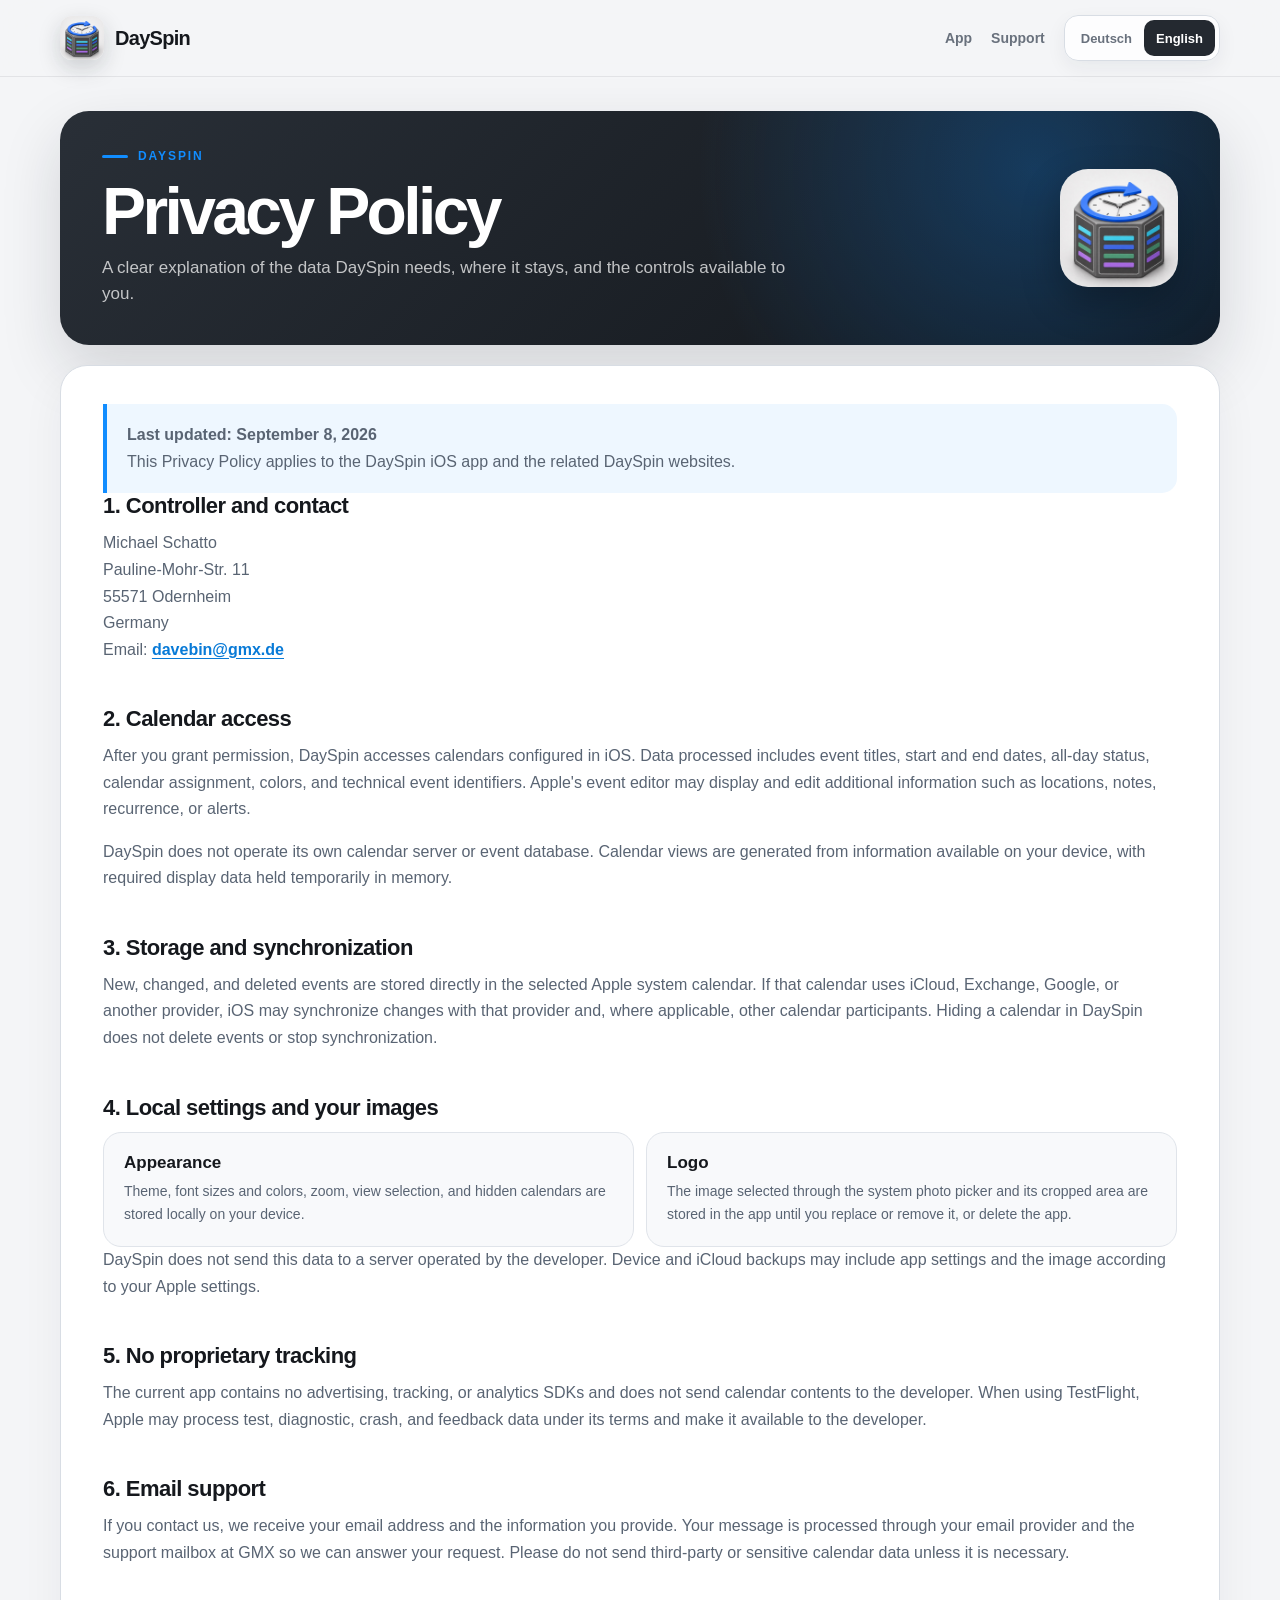
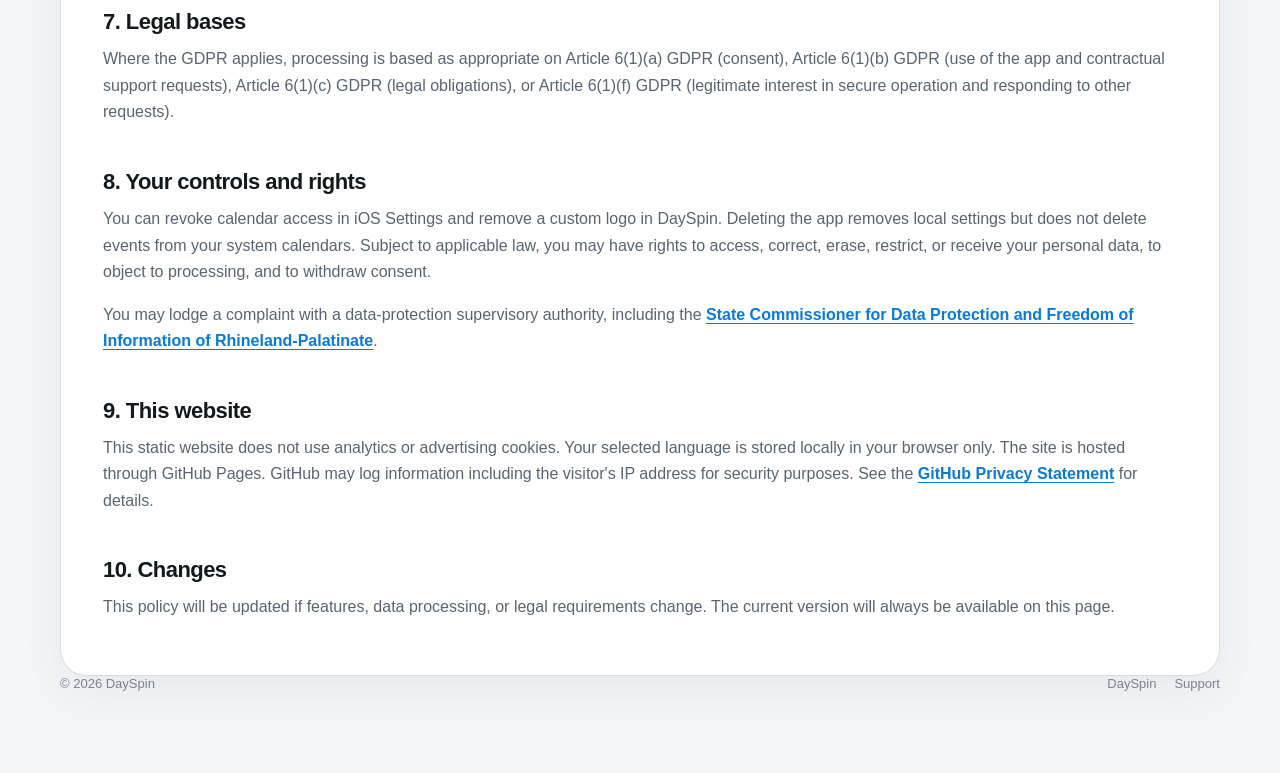
==== privacy/index.html @ 91a8025b "Publish DaySpin website" ====
<!doctype html>
<html lang="de">
  <head>
    <meta charset="utf-8"><meta name="viewport" content="width=device-width,initial-scale=1"><title>DaySpin – Datenschutz / Privacy Policy</title><meta name="description" content="Datenschutzerklärung und Privacy Policy für DaySpin."><meta property="og:title" content="DaySpin – Datenschutz / Privacy Policy"><meta property="og:description" content="Transparent erklärt: Kalenderzugriff, lokale Einstellungen und deine Rechte."><meta property="og:type" content="website"><meta property="og:url" content="https://mschatto.github.io/DaySpin/privacy/"><meta property="og:image" content="https://mschatto.github.io/DaySpin/assets/og.png"><link rel="icon" href="../assets/dayspin-icon.jpg"><link rel="stylesheet" href="../assets/style.css">
  </head>
  <body class="document-page">
    <header class="document-top"><div class="topbar shell"><a class="brand" href="../share/"><img src="../assets/dayspin-icon.jpg" alt=""><span>DaySpin</span></a><nav class="nav"><a href="../share/">App</a><a href="../support/">Support</a><div class="language"><button data-language="de" aria-pressed="true">Deutsch</button><button data-language="en" aria-pressed="false">English</button></div></nav></div></header>
    <main class="document-main shell">
      <section class="document-hero"><div><p class="eyebrow">DaySpin</p><h1 data-title-de="Datenschutz" data-title-en="Privacy Policy">Datenschutz</h1><p data-title-de="Transparent erklärt: welche Daten DaySpin benötigt, wo sie bleiben und welche Kontrolle du hast." data-title-en="A clear explanation of the data DaySpin needs, where it stays, and the controls available to you.">Transparent erklärt: welche Daten DaySpin benötigt, wo sie bleiben und welche Kontrolle du hast.</p></div><img src="../assets/dayspin-icon.jpg" alt="DaySpin App-Icon"></section>

      <article class="document" data-content-language="de"><div class="notice"><p><strong>Stand: 8. September 2026</strong></p><p>Diese Datenschutzerklärung gilt für die iOS-App DaySpin und die zugehörigen DaySpin-Webseiten.</p></div><section><h2>1. Verantwortlicher und Kontakt</h2><address>Michael Schatto<br>Pauline-Mohr-Str. 11<br>55571 Odernheim<br>Deutschland</address><p>E-Mail: <a href="mailto:davebin@gmx.de">davebin@gmx.de</a></p></section><section><h2>2. Kalenderzugriff</h2><p>DaySpin benötigt nach deiner Freigabe Zugriff auf die in iOS eingerichteten Kalender. Verarbeitet werden insbesondere Termintitel, Beginn und Ende, Ganztagsangaben, Kalenderzugehörigkeit, Farben und technische Termin-Kennungen. Im Apple-Termin-Editor können weitere Angaben wie Ort, Notizen, Wiederholungen oder Erinnerungen erscheinen und bearbeitet werden.</p><p>DaySpin betreibt keinen eigenen Kalender-Server und keine eigene Termin-Datenbank. Die Kalenderanzeige wird aus den auf deinem Gerät verfügbaren Daten erzeugt; benötigte Anzeigedaten werden vorübergehend im Arbeitsspeicher gehalten.</p></section><section><h2>3. Speicherung und Synchronisierung</h2><p>Neue, geänderte und gelöschte Termine werden direkt im ausgewählten Apple-Systemkalender gespeichert. Nutzt dieser Kalender iCloud, Exchange, Google oder einen anderen Dienst, kann iOS Änderungen mit diesem Anbieter und gegebenenfalls mit anderen Kalenderteilnehmern synchronisieren. Das Ausblenden eines Kalenders in DaySpin löscht keine Termine und beendet nicht dessen Synchronisierung.</p></section><section><h2>4. Lokale Einstellungen und eigene Bilder</h2><div class="info-grid"><div class="info-card"><h3>Darstellung</h3><p>Farbschema, Schriftgrößen und -farben, Zoom, Ansicht und ausgeblendete Kalender werden lokal auf deinem Gerät gespeichert.</p></div><div class="info-card"><h3>Logo</h3><p>Der über den System-Fotowähler gewählte und zugeschnittene Bildausschnitt wird im App-Speicher abgelegt, bis du ihn ersetzt, entfernst oder die App löschst.</p></div></div><p>DaySpin überträgt diese Daten nicht an einen eigenen Server. Geräte- und iCloud-Backups können App-Einstellungen und das Bild gemäß deinen Apple-Einstellungen enthalten.</p></section><section><h2>5. Kein eigenes Tracking</h2><p>Die aktuelle App enthält keine Werbe-, Tracking- oder Analyse-SDKs und übermittelt Kalenderinhalte nicht an den Entwickler. Bei Nutzung über TestFlight kann Apple gemäß seinen Bedingungen Test-, Diagnose- und Absturzdaten sowie von dir eingereichtes Feedback verarbeiten und dem Entwickler zur Verfügung stellen.</p></section><section><h2>6. Support per E-Mail</h2><p>Wenn du uns kontaktierst, erhalten wir deine E-Mail-Adresse und die von dir mitgeteilten Inhalte. Die Nachricht wird über deinen E-Mail-Anbieter und das GMX-Postfach des Supports verarbeitet, um deine Anfrage zu beantworten. Bitte sende keine fremden oder sensiblen Kalenderdaten, die nicht erforderlich sind.</p></section><section><h2>7. Rechtsgrundlagen</h2><p>Soweit die Datenschutz-Grundverordnung anwendbar ist, beruht die Verarbeitung je nach Fall auf Art. 6 Abs. 1 lit. a DSGVO (Einwilligung), Art. 6 Abs. 1 lit. b DSGVO (App-Nutzung und vertragliche Support-Anfragen), Art. 6 Abs. 1 lit. c DSGVO (gesetzliche Pflichten) oder Art. 6 Abs. 1 lit. f DSGVO (berechtigtes Interesse an einem sicheren Betrieb und der Beantwortung sonstiger Anfragen).</p></section><section><h2>8. Deine Kontrolle und Rechte</h2><p>Du kannst den Kalenderzugriff in den iOS-Einstellungen widerrufen und ein eigenes Logo in DaySpin entfernen. Das Löschen der App entfernt lokale Einstellungen, nicht die Termine deiner Systemkalender. Im gesetzlichen Umfang hast du Rechte auf Auskunft, Berichtigung, Löschung, Einschränkung, Datenübertragbarkeit und Widerspruch sowie auf Widerruf einer Einwilligung.</p><p>Du kannst dich bei einer Datenschutzaufsichtsbehörde beschweren, beispielsweise beim <a href="https://www.datenschutz.rlp.de" target="_blank" rel="noreferrer">Landesbeauftragten für den Datenschutz und die Informationsfreiheit Rheinland-Pfalz</a>.</p></section><section><h2>9. Diese Website</h2><p>Diese statische Website setzt keine Analyse- oder Werbe-Cookies. Die gewählte Sprache wird lediglich lokal im Browser gespeichert. Die Website wird über GitHub Pages bereitgestellt. GitHub kann beim Abruf unter anderem die IP-Adresse zu Sicherheitszwecken protokollieren. Weitere Informationen enthält die <a href="https://docs.github.com/en/site-policy/privacy-policies/github-general-privacy-statement" target="_blank" rel="noreferrer">Datenschutzerklärung von GitHub</a>.</p></section><section><h2>10. Änderungen</h2><p>Diese Datenschutzerklärung wird angepasst, wenn sich Funktionen, Datenverarbeitungen oder rechtliche Anforderungen ändern. Die aktuelle Fassung ist stets auf dieser Seite verfügbar.</p></section></article>

      <article class="document" data-content-language="en" hidden><div class="notice"><p><strong>Last updated: September 8, 2026</strong></p><p>This Privacy Policy applies to the DaySpin iOS app and the related DaySpin websites.</p></div><section><h2>1. Controller and contact</h2><address>Michael Schatto<br>Pauline-Mohr-Str. 11<br>55571 Odernheim<br>Germany</address><p>Email: <a href="mailto:davebin@gmx.de">davebin@gmx.de</a></p></section><section><h2>2. Calendar access</h2><p>After you grant permission, DaySpin accesses calendars configured in iOS. Data processed includes event titles, start and end dates, all-day status, calendar assignment, colors, and technical event identifiers. Apple's event editor may display and edit additional information such as locations, notes, recurrence, or alerts.</p><p>DaySpin does not operate its own calendar server or event database. Calendar views are generated from information available on your device, with required display data held temporarily in memory.</p></section><section><h2>3. Storage and synchronization</h2><p>New, changed, and deleted events are stored directly in the selected Apple system calendar. If that calendar uses iCloud, Exchange, Google, or another provider, iOS may synchronize changes with that provider and, where applicable, other calendar participants. Hiding a calendar in DaySpin does not delete events or stop synchronization.</p></section><section><h2>4. Local settings and your images</h2><div class="info-grid"><div class="info-card"><h3>Appearance</h3><p>Theme, font sizes and colors, zoom, view selection, and hidden calendars are stored locally on your device.</p></div><div class="info-card"><h3>Logo</h3><p>The image selected through the system photo picker and its cropped area are stored in the app until you replace or remove it, or delete the app.</p></div></div><p>DaySpin does not send this data to a server operated by the developer. Device and iCloud backups may include app settings and the image according to your Apple settings.</p></section><section><h2>5. No proprietary tracking</h2><p>The current app contains no advertising, tracking, or analytics SDKs and does not send calendar contents to the developer. When using TestFlight, Apple may process test, diagnostic, crash, and feedback data under its terms and make it available to the developer.</p></section><section><h2>6. Email support</h2><p>If you contact us, we receive your email address and the information you provide. Your message is processed through your email provider and the support mailbox at GMX so we can answer your request. Please do not send third-party or sensitive calendar data unless it is necessary.</p></section><section><h2>7. Legal bases</h2><p>Where the GDPR applies, processing is based as appropriate on Article 6(1)(a) GDPR (consent), Article 6(1)(b) GDPR (use of the app and contractual support requests), Article 6(1)(c) GDPR (legal obligations), or Article 6(1)(f) GDPR (legitimate interest in secure operation and responding to other requests).</p></section><section><h2>8. Your controls and rights</h2><p>You can revoke calendar access in iOS Settings and remove a custom logo in DaySpin. Deleting the app removes local settings but does not delete events from your system calendars. Subject to applicable law, you may have rights to access, correct, erase, restrict, or receive your personal data, to object to processing, and to withdraw consent.</p><p>You may lodge a complaint with a data-protection supervisory authority, including the <a href="https://www.datenschutz.rlp.de" target="_blank" rel="noreferrer">State Commissioner for Data Protection and Freedom of Information of Rhineland-Palatinate</a>.</p></section><section><h2>9. This website</h2><p>This static website does not use analytics or advertising cookies. Your selected language is stored locally in your browser only. The site is hosted through GitHub Pages. GitHub may log information including the visitor's IP address for security purposes. See the <a href="https://docs.github.com/en/site-policy/privacy-policies/github-general-privacy-statement" target="_blank" rel="noreferrer">GitHub Privacy Statement</a> for details.</p></section><section><h2>10. Changes</h2><p>This policy will be updated if features, data processing, or legal requirements change. The current version will always be available on this page.</p></section></article>
      <footer><span>© 2026 DaySpin</span><span class="footer-links"><a href="../share/">DaySpin</a><a href="../support/">Support</a></span></footer>
    </main><script src="../assets/site.js"></script>
  </body>
</html>
---- assets/style.css ----
:root{--ink:#15181d;--muted:#69717d;--paper:#f4f5f7;--panel:#fff;--graphite:#242930;--graphite-2:#11151a;--blue:#118dff;--cyan:#57c6ff;--line:#d8dde4;--soft:#e9edf2}
*{box-sizing:border-box}
html{scroll-behavior:smooth}
body{margin:0;background:var(--paper);color:var(--ink);font-family:-apple-system,BlinkMacSystemFont,"SF Pro Display","Segoe UI",sans-serif;-webkit-font-smoothing:antialiased}
a{color:inherit;text-decoration:none}
button{font:inherit}
img{max-width:100%;display:block}
[hidden]{display:none!important}
.shell{width:min(1160px,calc(100% - 38px));margin:auto}
.topbar{position:relative;z-index:20;display:flex;align-items:center;justify-content:space-between;gap:22px;min-height:76px}
.brand{display:inline-flex;align-items:center;gap:11px;font-size:20px;font-weight:850;letter-spacing:-.035em}
.brand img{width:44px;height:44px;border-radius:12px;box-shadow:0 8px 22px rgba(15,23,34,.18)}
.nav{display:flex;align-items:center;gap:19px;color:var(--muted);font-size:14px;font-weight:700}
.nav a:hover{color:var(--blue)}
.language{display:inline-flex;padding:4px;border:1px solid var(--line);border-radius:14px;background:rgba(255,255,255,.78);box-shadow:0 7px 20px rgba(20,30,44,.06)}
.language button{min-height:36px;padding:6px 12px;border:0;border-radius:10px;background:transparent;color:var(--muted);font-size:13px;font-weight:800;cursor:pointer}
.language button[aria-pressed=true]{background:var(--graphite);color:#fff}
.hero{position:relative;overflow:hidden;min-height:620px;color:#fff;background:radial-gradient(circle at 78% 24%,rgba(17,141,255,.28),transparent 31%),linear-gradient(145deg,#292f37 0%,#15191f 54%,#080a0d 100%)}
.hero:after{content:"";position:absolute;left:-4%;right:-4%;bottom:-60px;height:120px;border-radius:50% 50% 0 0;background:var(--paper)}
.hero .topbar{color:#fff}
.hero .nav{color:rgba(255,255,255,.7)}
.hero .nav a:hover{color:#fff}
.hero .language{border-color:rgba(255,255,255,.17);background:rgba(255,255,255,.08)}
.hero .language button{color:rgba(255,255,255,.74)}
.hero .language button[aria-pressed=true]{background:#fff;color:var(--graphite)}
.hero-grid{position:relative;z-index:2;display:grid;grid-template-columns:1.06fr .94fr;align-items:center;gap:46px;padding:54px 0 96px}
.eyebrow{display:flex;align-items:center;gap:10px;margin:0 0 17px;color:var(--blue);font-size:12px;font-weight:900;letter-spacing:.16em;text-transform:uppercase}
.eyebrow:before{content:"";width:26px;height:3px;border-radius:9px;background:currentColor}
.hero .eyebrow{color:var(--cyan)}
h1,h2,h3,p{margin-top:0}
.hero h1{max-width:650px;margin-bottom:24px;font-size:clamp(54px,6vw,88px);line-height:.93;letter-spacing:-.065em}
.hero h1 em{color:var(--cyan);font-style:normal}
.hero-lead{max-width:590px;margin-bottom:31px;color:rgba(255,255,255,.72);font-size:clamp(18px,2vw,21px);line-height:1.55}
.actions{display:flex;flex-wrap:wrap;align-items:center;gap:12px}
.button{display:inline-flex;align-items:center;justify-content:center;min-height:54px;padding:12px 21px;border:1px solid transparent;border-radius:16px;background:var(--blue);color:#fff;font-weight:820;box-shadow:0 14px 35px rgba(17,141,255,.22);cursor:pointer;transition:transform .2s ease,box-shadow .2s ease}
.button:hover{transform:translateY(-2px);box-shadow:0 18px 42px rgba(17,141,255,.3)}
.button.secondary{border-color:rgba(255,255,255,.2);background:rgba(255,255,255,.09);box-shadow:none}
.button.light{background:#fff;color:var(--graphite);box-shadow:0 12px 28px rgba(0,0,0,.16)}
.hero-art{position:relative;min-height:420px;display:grid;place-items:center}
.icon-stage{position:relative;width:min(330px,75vw);aspect-ratio:1}
.icon-stage:before,.icon-stage:after{content:"";position:absolute;inset:-44px;border:1px solid rgba(87,198,255,.16);border-radius:50%;animation:orbit 15s linear infinite}
.icon-stage:after{inset:-84px;animation-duration:24s;animation-direction:reverse}
.icon-stage img{position:relative;z-index:2;width:100%;height:100%;border-radius:27%;box-shadow:0 40px 84px rgba(0,0,0,.52);transform:rotate(3deg)}
.spin-pill{position:absolute;z-index:4;right:-25px;top:28px;padding:11px 16px;border:1px solid rgba(255,255,255,.24);border-radius:999px;background:rgba(17,141,255,.9);font-size:14px;font-weight:850;box-shadow:0 14px 30px rgba(0,0,0,.25);transform:rotate(-5deg)}
@keyframes orbit{to{transform:rotate(360deg)}
}
.section{padding:68px 0}
.section-heading{max-width:760px}
.section-heading h2{margin-bottom:16px;font-size:clamp(38px,5vw,62px);line-height:1;letter-spacing:-.052em}
.section-heading>p:last-child{color:var(--muted);font-size:18px;line-height:1.6}
.feature-grid{display:grid;grid-template-columns:repeat(3,1fr);gap:15px;margin-top:29px}
.feature{min-height:195px;padding:23px;border:1px solid var(--line);border-radius:25px;background:var(--panel);box-shadow:0 18px 45px rgba(26,37,52,.06)}
.feature-number{display:inline-grid;place-items:center;width:36px;height:36px;border-radius:11px;background:#e4f3ff;color:var(--blue);font-weight:900}
.feature h3{margin:32px 0 9px;font-size:21px;letter-spacing:-.025em}
.feature p{margin:0;color:var(--muted);line-height:1.55}
.screens{padding-top:25px}
.phone-row{display:grid;grid-template-columns:repeat(3,1fr);align-items:end;gap:24px;margin-top:40px}
.phone{overflow:hidden;border:8px solid #1a1d22;border-radius:38px;background:#0b0d10;box-shadow:0 26px 60px rgba(17,23,31,.18)}
.phone:nth-child(2){transform:translateY(-18px)}
.phone img{width:100%;height:auto}
.cta{display:grid;grid-template-columns:auto 1fr auto;align-items:center;gap:24px;margin:8px 0 44px;padding:26px 31px;border-radius:28px;color:#fff;background:linear-gradient(120deg,#252b32,#11151a 70%,#063d69);box-shadow:0 25px 60px rgba(20,28,38,.18)}
.cta img{width:88px;height:88px;border-radius:22px}
.cta h2{margin-bottom:6px;font-size:clamp(31px,4vw,47px);letter-spacing:-.045em}
.cta p{margin:0;color:rgba(255,255,255,.67)}
footer{display:flex;flex-wrap:wrap;justify-content:space-between;gap:14px;padding:0 0 30px;color:#7b838e;font-size:13px}
.footer-links{display:flex;gap:18px}
.footer-links a:hover{color:var(--blue)}
.document-page{min-height:100vh}
.document-top{position:sticky;z-index:30;top:0;border-bottom:1px solid rgba(21,24,29,.08);background:rgba(244,245,247,.9);backdrop-filter:blur(18px);-webkit-backdrop-filter:blur(18px)}
.document-main{padding:34px 0 52px}
.document-hero{display:grid;grid-template-columns:1fr auto;align-items:center;gap:28px;padding:38px 42px;border-radius:29px;color:#fff;background:radial-gradient(circle at 84% 25%,rgba(17,141,255,.27),transparent 34%),linear-gradient(135deg,#292f37,#11151a);box-shadow:0 24px 60px rgba(20,28,38,.15)}
.document-hero img{width:118px;height:118px;border-radius:28px;box-shadow:0 16px 38px rgba(0,0,0,.28)}
.document-hero h1{margin-bottom:12px;font-size:clamp(40px,6vw,66px);line-height:.95;letter-spacing:-.055em}
.document-hero p:last-child{max-width:700px;margin:0;color:rgba(255,255,255,.73);font-size:17px;line-height:1.55}
.document{margin-top:20px;padding:38px 42px;border:1px solid var(--line);border-radius:27px;background:#fff;box-shadow:0 17px 44px rgba(26,37,52,.055)}
.document section+section{padding-top:27px}
.document h2{margin-bottom:11px;font-size:22px;letter-spacing:-.025em}
.document h3{margin-bottom:7px;font-size:17px}
.document p,.document li,.document address{color:#596473;font-size:16px;line-height:1.66}
.document address{font-style:normal}
.document a{color:#087ad7;font-weight:720;text-decoration:underline;text-underline-offset:3px}
.notice{padding:18px 20px;border-left:4px solid var(--blue);border-radius:0 15px 15px 0;background:#eef7ff}
.notice p{margin:0}
.info-grid{display:grid;grid-template-columns:repeat(2,1fr);gap:12px}
.info-card{padding:20px;border:1px solid #e0e4ea;border-radius:18px;background:#f8f9fb}
.info-card p{margin:0;font-size:14px}
.support-card{display:grid;grid-template-columns:1fr auto;align-items:center;gap:28px;margin-top:20px;padding:29px 34px;border-radius:25px;color:#fff;background:linear-gradient(120deg,#262c33,#11151a 70%,#073d68)}
.support-card h2{margin:0 0 8px;font-size:33px}
.support-card p{margin:0;color:rgba(255,255,255,.7);line-height:1.55}
.faq-grid{display:grid;grid-template-columns:repeat(2,1fr);gap:12px}
.faq{padding:21px;border:1px solid #e0e4ea;border-radius:18px;background:#f8f9fb}
.faq h3{margin-bottom:8px}
.faq p{margin:0;font-size:15px}
.legal{margin-top:18px}
.share-note{margin-top:15px;color:rgba(255,255,255,.55);font-size:13px}
.small-print{color:#858d97;font-size:13px;line-height:1.5}
@media(max-width:820px){.nav>a{display:none}
.hero-grid{grid-template-columns:1fr;text-align:center;padding-top:52px}
.hero-copy .eyebrow,.actions{justify-content:center}
.hero-lead{margin-left:auto;margin-right:auto}
.hero-art{min-height:380px}
.feature-grid{grid-template-columns:1fr}
.feature{min-height:170px}
.feature h3{margin-top:24px}
.phone-row{gap:10px}
.phone{border-width:5px;border-radius:25px}
.cta{grid-template-columns:auto 1fr}
.cta .button{grid-column:1/-1}
.document-hero{padding:31px 27px}
.document{padding:30px 27px}
.faq-grid,.info-grid{grid-template-columns:1fr}
.support-card{grid-template-columns:1fr}
.support-card .button{width:100%}
}
@media(max-width:560px){.shell{width:min(100% - 24px,1160px)}
.topbar{min-height:70px}
.brand span{display:none}
.language button{padding:6px 9px}
.hero h1{font-size:clamp(49px,15vw,69px)}
.hero-grid{padding-bottom:88px}
.hero-art{min-height:310px}
.icon-stage{width:min(255px,68vw)}
.spin-pill{right:-18px}
.section{padding:64px 0}
.phone-row{display:flex;overflow:auto;align-items:stretch;padding:5px 9vw 26px;margin-left:-12px;margin-right:-12px;scroll-snap-type:x mandatory}
.phone{min-width:70vw;scroll-snap-align:center}
.phone:nth-child(2){transform:none}
.cta{grid-template-columns:1fr;text-align:center;padding:27px 22px}
.cta img{margin:auto}
.document-main{padding-top:18px}
.document-hero{grid-template-columns:1fr}
.document-hero img{display:none}
.document{padding:25px 20px}
.document p,.document li,.document address{font-size:15px}
footer{justify-content:center;text-align:center}
.footer-links{width:100%;justify-content:center}
}
@media(prefers-reduced-motion:reduce){html{scroll-behavior:auto}
.icon-stage:before,.icon-stage:after{animation:none}
.button{transition:none}
}

/* Real DaySpin screenshots */
.showcase-section{padding-top:28px}
.product-showcase{display:grid;grid-template-columns:minmax(0,1.42fr) minmax(300px,.72fr);align-items:center;gap:clamp(24px,4vw,50px);margin-top:29px;padding:clamp(22px,3vw,36px);border:1px solid #303742;border-radius:34px;background:radial-gradient(circle at 34% 24%,rgba(17,141,255,.18),transparent 32%),linear-gradient(145deg,#252b32,#0c0f13 78%);box-shadow:0 32px 80px rgba(20,28,38,.22)}
.screen-cascade{position:relative;isolation:isolate;min-height:590px}
.app-screen{position:absolute;overflow:hidden;width:42%;margin:0;border:6px solid #343a43;border-radius:32px;background:#090b0e;box-shadow:0 28px 58px rgba(0,0,0,.46);transition:transform .35s ease,filter .35s ease}
.app-screen img,.app-screen video{display:block;width:100%;height:auto}
.app-screen video{opacity:1;transition:opacity .8s ease;background:#000}
.app-screen video.is-fading-out{opacity:0;transition-duration:1.1s}
.app-screen figcaption{position:absolute;left:50%;bottom:13px;padding:8px 13px;border:1px solid rgba(255,255,255,.16);border-radius:999px;color:#fff;background:rgba(12,15,19,.78);font-size:12px;font-weight:820;white-space:nowrap;backdrop-filter:blur(12px);-webkit-backdrop-filter:blur(12px);transform:translateX(-50%)}
.screen-week{z-index:1;left:3%;top:58px;transform:rotate(-7deg)}
.screen-grid{z-index:2;right:3%;top:58px;transform:rotate(7deg)}
.screen-live{z-index:4;left:50%;top:0;transform:translateX(-50%);border-color:#69727e}
.screen-week,.screen-grid{filter:saturate(.88) brightness(.78)}
.screen-cascade:hover .screen-week{filter:none;transform:translate(-10px,-5px) rotate(-8deg)}
.screen-cascade:hover .screen-grid{filter:none;transform:translate(10px,-5px) rotate(8deg)}
.screen-cascade:hover .screen-live{transform:translateX(-50%) translateY(-7px)}
.customize-card{color:#fff}
.customize-card .eyebrow{color:var(--cyan)}
.customize-card h3{margin-bottom:14px;font-size:clamp(31px,3.6vw,48px);line-height:1;letter-spacing:-.048em}
.customize-card>p:not(.eyebrow):not(.demo-disclaimer){color:rgba(255,255,255,.65);font-size:17px;line-height:1.55}
.customize-list{display:grid;gap:12px;margin:27px 0 24px;padding:0;list-style:none}
.customize-list li{display:grid;grid-template-columns:42px 1fr;align-items:start;gap:13px;padding:14px;border:1px solid rgba(255,255,255,.1);border-radius:17px;background:rgba(255,255,255,.055)}
.customize-list li>span{display:grid;place-items:center;width:42px;height:42px;border-radius:13px;color:#fff;background:linear-gradient(145deg,#1ba2ff,#006dcc);font-weight:900}
.customize-list strong,.customize-list small{display:block}
.customize-list strong{margin:1px 0 4px;font-size:15px}
.customize-list small{color:rgba(255,255,255,.56);font-size:13px;line-height:1.45}
.theme-dots{display:flex;gap:9px}
.theme-dots i{width:28px;height:28px;border:3px solid rgba(255,255,255,.16);border-radius:50%;background:#158fff}
.theme-dots i:nth-child(2){background:#8f4dff}
.theme-dots i:nth-child(3){background:#ff3d86}
.theme-dots i:nth-child(4){background:#38c98a}
.theme-dots i:nth-child(5){background:#98a2ad}
.demo-disclaimer{margin:18px 0 0;color:rgba(255,255,255,.42);font-size:12px;line-height:1.5}

@media(max-width:820px){.product-showcase{grid-template-columns:1fr}.screen-cascade{min-height:min(630px,88vw)}.customize-card{max-width:590px}}
@media(max-width:560px){.product-showcase{padding:19px 12px;border-radius:25px}.screen-cascade{min-height:105vw}.app-screen{width:49%;border-width:4px;border-radius:21px}.screen-week{left:0;top:30px}.screen-grid{right:0;top:30px}.screen-live{width:52%}.app-screen figcaption{bottom:8px;padding:6px 9px;font-size:10px}.customize-list li{grid-template-columns:38px 1fr;padding:12px}.customize-list li>span{width:38px;height:38px}}
@media(prefers-reduced-motion:reduce){.app-screen{transition:none}}
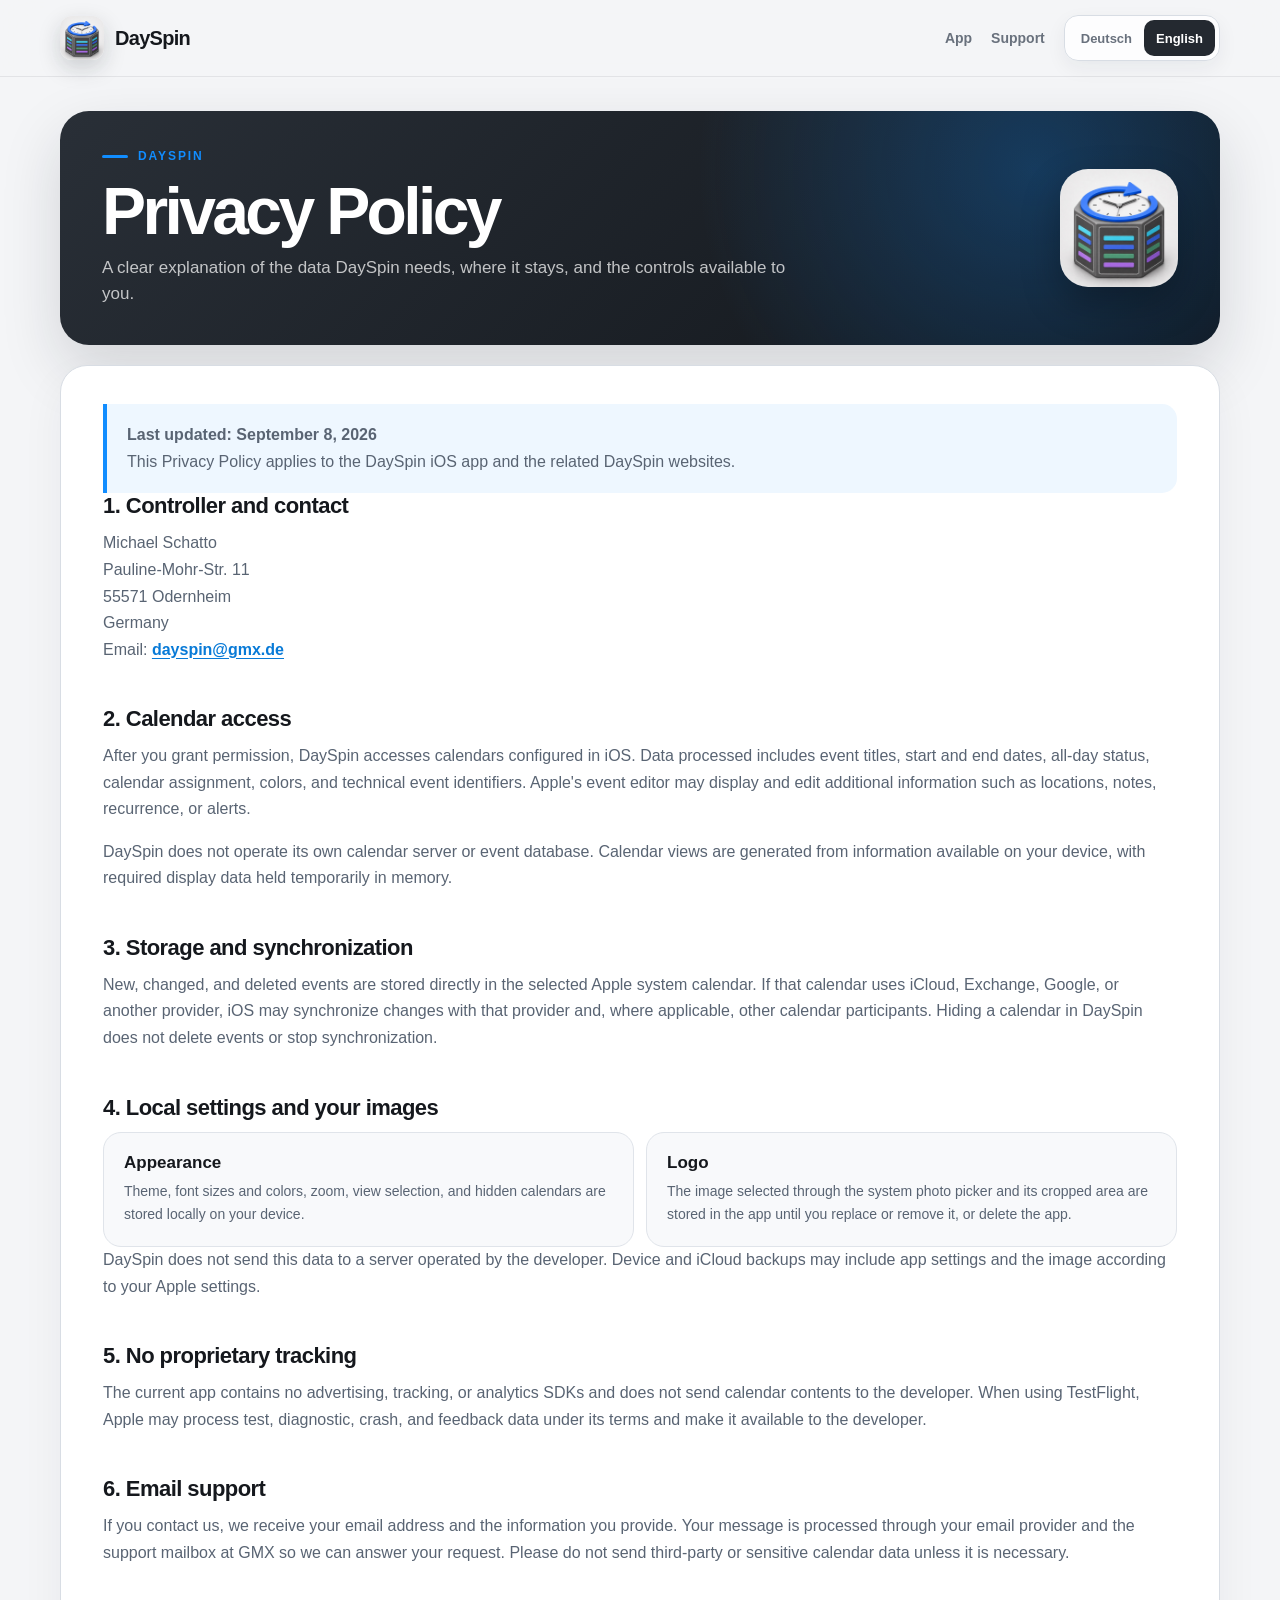
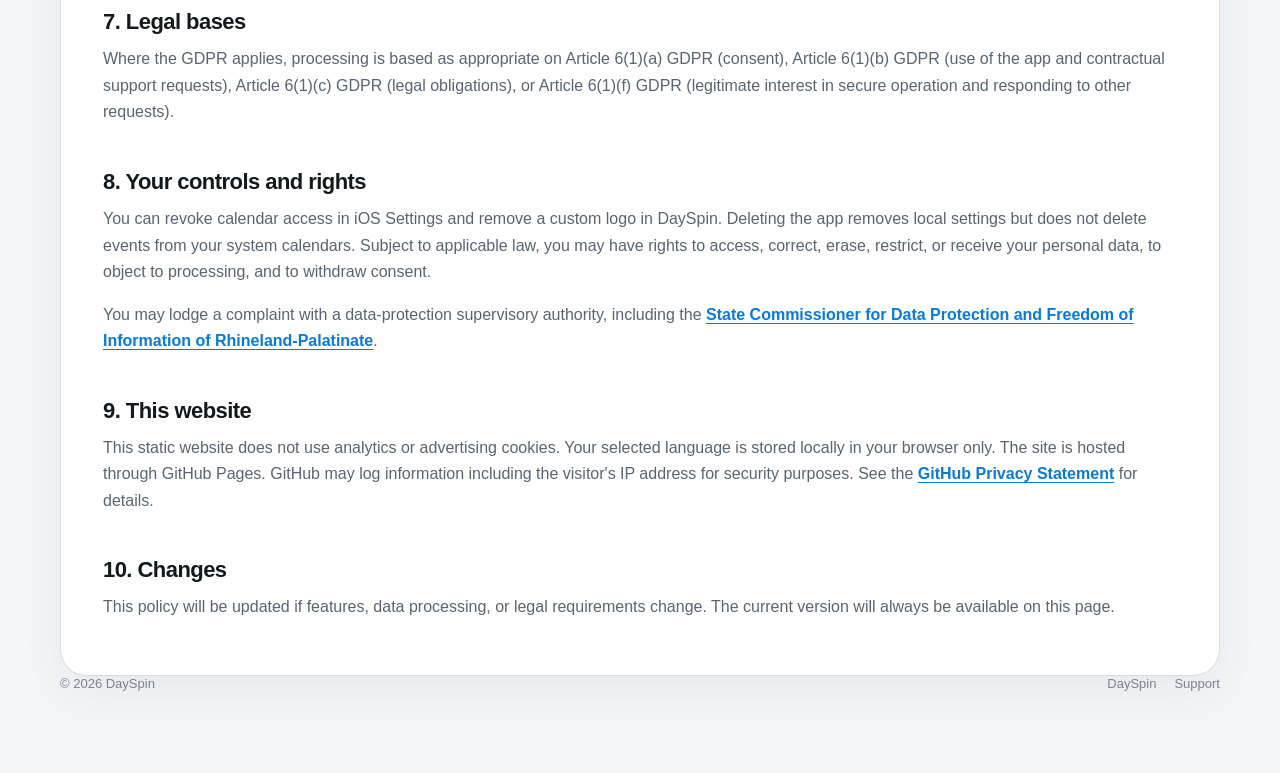
==== commit d49ff9ba: "Correct DaySpin support email" ====
--- a/privacy/index.html
+++ b/privacy/index.html
@@ -8,9 +8,9 @@
     <main class="document-main shell">
       <section class="document-hero"><div><p class="eyebrow">DaySpin</p><h1 data-title-de="Datenschutz" data-title-en="Privacy Policy">Datenschutz</h1><p data-title-de="Transparent erklärt: welche Daten DaySpin benötigt, wo sie bleiben und welche Kontrolle du hast." data-title-en="A clear explanation of the data DaySpin needs, where it stays, and the controls available to you.">Transparent erklärt: welche Daten DaySpin benötigt, wo sie bleiben und welche Kontrolle du hast.</p></div><img src="../assets/dayspin-icon.jpg" alt="DaySpin App-Icon"></section>
 
-      <article class="document" data-content-language="de"><div class="notice"><p><strong>Stand: 8. September 2026</strong></p><p>Diese Datenschutzerklärung gilt für die iOS-App DaySpin und die zugehörigen DaySpin-Webseiten.</p></div><section><h2>1. Verantwortlicher und Kontakt</h2><address>Michael Schatto<br>Pauline-Mohr-Str. 11<br>55571 Odernheim<br>Deutschland</address><p>E-Mail: <a href="mailto:davebin@gmx.de">davebin@gmx.de</a></p></section><section><h2>2. Kalenderzugriff</h2><p>DaySpin benötigt nach deiner Freigabe Zugriff auf die in iOS eingerichteten Kalender. Verarbeitet werden insbesondere Termintitel, Beginn und Ende, Ganztagsangaben, Kalenderzugehörigkeit, Farben und technische Termin-Kennungen. Im Apple-Termin-Editor können weitere Angaben wie Ort, Notizen, Wiederholungen oder Erinnerungen erscheinen und bearbeitet werden.</p><p>DaySpin betreibt keinen eigenen Kalender-Server und keine eigene Termin-Datenbank. Die Kalenderanzeige wird aus den auf deinem Gerät verfügbaren Daten erzeugt; benötigte Anzeigedaten werden vorübergehend im Arbeitsspeicher gehalten.</p></section><section><h2>3. Speicherung und Synchronisierung</h2><p>Neue, geänderte und gelöschte Termine werden direkt im ausgewählten Apple-Systemkalender gespeichert. Nutzt dieser Kalender iCloud, Exchange, Google oder einen anderen Dienst, kann iOS Änderungen mit diesem Anbieter und gegebenenfalls mit anderen Kalenderteilnehmern synchronisieren. Das Ausblenden eines Kalenders in DaySpin löscht keine Termine und beendet nicht dessen Synchronisierung.</p></section><section><h2>4. Lokale Einstellungen und eigene Bilder</h2><div class="info-grid"><div class="info-card"><h3>Darstellung</h3><p>Farbschema, Schriftgrößen und -farben, Zoom, Ansicht und ausgeblendete Kalender werden lokal auf deinem Gerät gespeichert.</p></div><div class="info-card"><h3>Logo</h3><p>Der über den System-Fotowähler gewählte und zugeschnittene Bildausschnitt wird im App-Speicher abgelegt, bis du ihn ersetzt, entfernst oder die App löschst.</p></div></div><p>DaySpin überträgt diese Daten nicht an einen eigenen Server. Geräte- und iCloud-Backups können App-Einstellungen und das Bild gemäß deinen Apple-Einstellungen enthalten.</p></section><section><h2>5. Kein eigenes Tracking</h2><p>Die aktuelle App enthält keine Werbe-, Tracking- oder Analyse-SDKs und übermittelt Kalenderinhalte nicht an den Entwickler. Bei Nutzung über TestFlight kann Apple gemäß seinen Bedingungen Test-, Diagnose- und Absturzdaten sowie von dir eingereichtes Feedback verarbeiten und dem Entwickler zur Verfügung stellen.</p></section><section><h2>6. Support per E-Mail</h2><p>Wenn du uns kontaktierst, erhalten wir deine E-Mail-Adresse und die von dir mitgeteilten Inhalte. Die Nachricht wird über deinen E-Mail-Anbieter und das GMX-Postfach des Supports verarbeitet, um deine Anfrage zu beantworten. Bitte sende keine fremden oder sensiblen Kalenderdaten, die nicht erforderlich sind.</p></section><section><h2>7. Rechtsgrundlagen</h2><p>Soweit die Datenschutz-Grundverordnung anwendbar ist, beruht die Verarbeitung je nach Fall auf Art. 6 Abs. 1 lit. a DSGVO (Einwilligung), Art. 6 Abs. 1 lit. b DSGVO (App-Nutzung und vertragliche Support-Anfragen), Art. 6 Abs. 1 lit. c DSGVO (gesetzliche Pflichten) oder Art. 6 Abs. 1 lit. f DSGVO (berechtigtes Interesse an einem sicheren Betrieb und der Beantwortung sonstiger Anfragen).</p></section><section><h2>8. Deine Kontrolle und Rechte</h2><p>Du kannst den Kalenderzugriff in den iOS-Einstellungen widerrufen und ein eigenes Logo in DaySpin entfernen. Das Löschen der App entfernt lokale Einstellungen, nicht die Termine deiner Systemkalender. Im gesetzlichen Umfang hast du Rechte auf Auskunft, Berichtigung, Löschung, Einschränkung, Datenübertragbarkeit und Widerspruch sowie auf Widerruf einer Einwilligung.</p><p>Du kannst dich bei einer Datenschutzaufsichtsbehörde beschweren, beispielsweise beim <a href="https://www.datenschutz.rlp.de" target="_blank" rel="noreferrer">Landesbeauftragten für den Datenschutz und die Informationsfreiheit Rheinland-Pfalz</a>.</p></section><section><h2>9. Diese Website</h2><p>Diese statische Website setzt keine Analyse- oder Werbe-Cookies. Die gewählte Sprache wird lediglich lokal im Browser gespeichert. Die Website wird über GitHub Pages bereitgestellt. GitHub kann beim Abruf unter anderem die IP-Adresse zu Sicherheitszwecken protokollieren. Weitere Informationen enthält die <a href="https://docs.github.com/en/site-policy/privacy-policies/github-general-privacy-statement" target="_blank" rel="noreferrer">Datenschutzerklärung von GitHub</a>.</p></section><section><h2>10. Änderungen</h2><p>Diese Datenschutzerklärung wird angepasst, wenn sich Funktionen, Datenverarbeitungen oder rechtliche Anforderungen ändern. Die aktuelle Fassung ist stets auf dieser Seite verfügbar.</p></section></article>
+      <article class="document" data-content-language="de"><div class="notice"><p><strong>Stand: 8. September 2026</strong></p><p>Diese Datenschutzerklärung gilt für die iOS-App DaySpin und die zugehörigen DaySpin-Webseiten.</p></div><section><h2>1. Verantwortlicher und Kontakt</h2><address>Michael Schatto<br>Pauline-Mohr-Str. 11<br>55571 Odernheim<br>Deutschland</address><p>E-Mail: <a href="mailto:dayspin@gmx.de">dayspin@gmx.de</a></p></section><section><h2>2. Kalenderzugriff</h2><p>DaySpin benötigt nach deiner Freigabe Zugriff auf die in iOS eingerichteten Kalender. Verarbeitet werden insbesondere Termintitel, Beginn und Ende, Ganztagsangaben, Kalenderzugehörigkeit, Farben und technische Termin-Kennungen. Im Apple-Termin-Editor können weitere Angaben wie Ort, Notizen, Wiederholungen oder Erinnerungen erscheinen und bearbeitet werden.</p><p>DaySpin betreibt keinen eigenen Kalender-Server und keine eigene Termin-Datenbank. Die Kalenderanzeige wird aus den auf deinem Gerät verfügbaren Daten erzeugt; benötigte Anzeigedaten werden vorübergehend im Arbeitsspeicher gehalten.</p></section><section><h2>3. Speicherung und Synchronisierung</h2><p>Neue, geänderte und gelöschte Termine werden direkt im ausgewählten Apple-Systemkalender gespeichert. Nutzt dieser Kalender iCloud, Exchange, Google oder einen anderen Dienst, kann iOS Änderungen mit diesem Anbieter und gegebenenfalls mit anderen Kalenderteilnehmern synchronisieren. Das Ausblenden eines Kalenders in DaySpin löscht keine Termine und beendet nicht dessen Synchronisierung.</p></section><section><h2>4. Lokale Einstellungen und eigene Bilder</h2><div class="info-grid"><div class="info-card"><h3>Darstellung</h3><p>Farbschema, Schriftgrößen und -farben, Zoom, Ansicht und ausgeblendete Kalender werden lokal auf deinem Gerät gespeichert.</p></div><div class="info-card"><h3>Logo</h3><p>Der über den System-Fotowähler gewählte und zugeschnittene Bildausschnitt wird im App-Speicher abgelegt, bis du ihn ersetzt, entfernst oder die App löschst.</p></div></div><p>DaySpin überträgt diese Daten nicht an einen eigenen Server. Geräte- und iCloud-Backups können App-Einstellungen und das Bild gemäß deinen Apple-Einstellungen enthalten.</p></section><section><h2>5. Kein eigenes Tracking</h2><p>Die aktuelle App enthält keine Werbe-, Tracking- oder Analyse-SDKs und übermittelt Kalenderinhalte nicht an den Entwickler. Bei Nutzung über TestFlight kann Apple gemäß seinen Bedingungen Test-, Diagnose- und Absturzdaten sowie von dir eingereichtes Feedback verarbeiten und dem Entwickler zur Verfügung stellen.</p></section><section><h2>6. Support per E-Mail</h2><p>Wenn du uns kontaktierst, erhalten wir deine E-Mail-Adresse und die von dir mitgeteilten Inhalte. Die Nachricht wird über deinen E-Mail-Anbieter und das GMX-Postfach des Supports verarbeitet, um deine Anfrage zu beantworten. Bitte sende keine fremden oder sensiblen Kalenderdaten, die nicht erforderlich sind.</p></section><section><h2>7. Rechtsgrundlagen</h2><p>Soweit die Datenschutz-Grundverordnung anwendbar ist, beruht die Verarbeitung je nach Fall auf Art. 6 Abs. 1 lit. a DSGVO (Einwilligung), Art. 6 Abs. 1 lit. b DSGVO (App-Nutzung und vertragliche Support-Anfragen), Art. 6 Abs. 1 lit. c DSGVO (gesetzliche Pflichten) oder Art. 6 Abs. 1 lit. f DSGVO (berechtigtes Interesse an einem sicheren Betrieb und der Beantwortung sonstiger Anfragen).</p></section><section><h2>8. Deine Kontrolle und Rechte</h2><p>Du kannst den Kalenderzugriff in den iOS-Einstellungen widerrufen und ein eigenes Logo in DaySpin entfernen. Das Löschen der App entfernt lokale Einstellungen, nicht die Termine deiner Systemkalender. Im gesetzlichen Umfang hast du Rechte auf Auskunft, Berichtigung, Löschung, Einschränkung, Datenübertragbarkeit und Widerspruch sowie auf Widerruf einer Einwilligung.</p><p>Du kannst dich bei einer Datenschutzaufsichtsbehörde beschweren, beispielsweise beim <a href="https://www.datenschutz.rlp.de" target="_blank" rel="noreferrer">Landesbeauftragten für den Datenschutz und die Informationsfreiheit Rheinland-Pfalz</a>.</p></section><section><h2>9. Diese Website</h2><p>Diese statische Website setzt keine Analyse- oder Werbe-Cookies. Die gewählte Sprache wird lediglich lokal im Browser gespeichert. Die Website wird über GitHub Pages bereitgestellt. GitHub kann beim Abruf unter anderem die IP-Adresse zu Sicherheitszwecken protokollieren. Weitere Informationen enthält die <a href="https://docs.github.com/en/site-policy/privacy-policies/github-general-privacy-statement" target="_blank" rel="noreferrer">Datenschutzerklärung von GitHub</a>.</p></section><section><h2>10. Änderungen</h2><p>Diese Datenschutzerklärung wird angepasst, wenn sich Funktionen, Datenverarbeitungen oder rechtliche Anforderungen ändern. Die aktuelle Fassung ist stets auf dieser Seite verfügbar.</p></section></article>
 
-      <article class="document" data-content-language="en" hidden><div class="notice"><p><strong>Last updated: September 8, 2026</strong></p><p>This Privacy Policy applies to the DaySpin iOS app and the related DaySpin websites.</p></div><section><h2>1. Controller and contact</h2><address>Michael Schatto<br>Pauline-Mohr-Str. 11<br>55571 Odernheim<br>Germany</address><p>Email: <a href="mailto:davebin@gmx.de">davebin@gmx.de</a></p></section><section><h2>2. Calendar access</h2><p>After you grant permission, DaySpin accesses calendars configured in iOS. Data processed includes event titles, start and end dates, all-day status, calendar assignment, colors, and technical event identifiers. Apple's event editor may display and edit additional information such as locations, notes, recurrence, or alerts.</p><p>DaySpin does not operate its own calendar server or event database. Calendar views are generated from information available on your device, with required display data held temporarily in memory.</p></section><section><h2>3. Storage and synchronization</h2><p>New, changed, and deleted events are stored directly in the selected Apple system calendar. If that calendar uses iCloud, Exchange, Google, or another provider, iOS may synchronize changes with that provider and, where applicable, other calendar participants. Hiding a calendar in DaySpin does not delete events or stop synchronization.</p></section><section><h2>4. Local settings and your images</h2><div class="info-grid"><div class="info-card"><h3>Appearance</h3><p>Theme, font sizes and colors, zoom, view selection, and hidden calendars are stored locally on your device.</p></div><div class="info-card"><h3>Logo</h3><p>The image selected through the system photo picker and its cropped area are stored in the app until you replace or remove it, or delete the app.</p></div></div><p>DaySpin does not send this data to a server operated by the developer. Device and iCloud backups may include app settings and the image according to your Apple settings.</p></section><section><h2>5. No proprietary tracking</h2><p>The current app contains no advertising, tracking, or analytics SDKs and does not send calendar contents to the developer. When using TestFlight, Apple may process test, diagnostic, crash, and feedback data under its terms and make it available to the developer.</p></section><section><h2>6. Email support</h2><p>If you contact us, we receive your email address and the information you provide. Your message is processed through your email provider and the support mailbox at GMX so we can answer your request. Please do not send third-party or sensitive calendar data unless it is necessary.</p></section><section><h2>7. Legal bases</h2><p>Where the GDPR applies, processing is based as appropriate on Article 6(1)(a) GDPR (consent), Article 6(1)(b) GDPR (use of the app and contractual support requests), Article 6(1)(c) GDPR (legal obligations), or Article 6(1)(f) GDPR (legitimate interest in secure operation and responding to other requests).</p></section><section><h2>8. Your controls and rights</h2><p>You can revoke calendar access in iOS Settings and remove a custom logo in DaySpin. Deleting the app removes local settings but does not delete events from your system calendars. Subject to applicable law, you may have rights to access, correct, erase, restrict, or receive your personal data, to object to processing, and to withdraw consent.</p><p>You may lodge a complaint with a data-protection supervisory authority, including the <a href="https://www.datenschutz.rlp.de" target="_blank" rel="noreferrer">State Commissioner for Data Protection and Freedom of Information of Rhineland-Palatinate</a>.</p></section><section><h2>9. This website</h2><p>This static website does not use analytics or advertising cookies. Your selected language is stored locally in your browser only. The site is hosted through GitHub Pages. GitHub may log information including the visitor's IP address for security purposes. See the <a href="https://docs.github.com/en/site-policy/privacy-policies/github-general-privacy-statement" target="_blank" rel="noreferrer">GitHub Privacy Statement</a> for details.</p></section><section><h2>10. Changes</h2><p>This policy will be updated if features, data processing, or legal requirements change. The current version will always be available on this page.</p></section></article>
+      <article class="document" data-content-language="en" hidden><div class="notice"><p><strong>Last updated: September 8, 2026</strong></p><p>This Privacy Policy applies to the DaySpin iOS app and the related DaySpin websites.</p></div><section><h2>1. Controller and contact</h2><address>Michael Schatto<br>Pauline-Mohr-Str. 11<br>55571 Odernheim<br>Germany</address><p>Email: <a href="mailto:dayspin@gmx.de">dayspin@gmx.de</a></p></section><section><h2>2. Calendar access</h2><p>After you grant permission, DaySpin accesses calendars configured in iOS. Data processed includes event titles, start and end dates, all-day status, calendar assignment, colors, and technical event identifiers. Apple's event editor may display and edit additional information such as locations, notes, recurrence, or alerts.</p><p>DaySpin does not operate its own calendar server or event database. Calendar views are generated from information available on your device, with required display data held temporarily in memory.</p></section><section><h2>3. Storage and synchronization</h2><p>New, changed, and deleted events are stored directly in the selected Apple system calendar. If that calendar uses iCloud, Exchange, Google, or another provider, iOS may synchronize changes with that provider and, where applicable, other calendar participants. Hiding a calendar in DaySpin does not delete events or stop synchronization.</p></section><section><h2>4. Local settings and your images</h2><div class="info-grid"><div class="info-card"><h3>Appearance</h3><p>Theme, font sizes and colors, zoom, view selection, and hidden calendars are stored locally on your device.</p></div><div class="info-card"><h3>Logo</h3><p>The image selected through the system photo picker and its cropped area are stored in the app until you replace or remove it, or delete the app.</p></div></div><p>DaySpin does not send this data to a server operated by the developer. Device and iCloud backups may include app settings and the image according to your Apple settings.</p></section><section><h2>5. No proprietary tracking</h2><p>The current app contains no advertising, tracking, or analytics SDKs and does not send calendar contents to the developer. When using TestFlight, Apple may process test, diagnostic, crash, and feedback data under its terms and make it available to the developer.</p></section><section><h2>6. Email support</h2><p>If you contact us, we receive your email address and the information you provide. Your message is processed through your email provider and the support mailbox at GMX so we can answer your request. Please do not send third-party or sensitive calendar data unless it is necessary.</p></section><section><h2>7. Legal bases</h2><p>Where the GDPR applies, processing is based as appropriate on Article 6(1)(a) GDPR (consent), Article 6(1)(b) GDPR (use of the app and contractual support requests), Article 6(1)(c) GDPR (legal obligations), or Article 6(1)(f) GDPR (legitimate interest in secure operation and responding to other requests).</p></section><section><h2>8. Your controls and rights</h2><p>You can revoke calendar access in iOS Settings and remove a custom logo in DaySpin. Deleting the app removes local settings but does not delete events from your system calendars. Subject to applicable law, you may have rights to access, correct, erase, restrict, or receive your personal data, to object to processing, and to withdraw consent.</p><p>You may lodge a complaint with a data-protection supervisory authority, including the <a href="https://www.datenschutz.rlp.de" target="_blank" rel="noreferrer">State Commissioner for Data Protection and Freedom of Information of Rhineland-Palatinate</a>.</p></section><section><h2>9. This website</h2><p>This static website does not use analytics or advertising cookies. Your selected language is stored locally in your browser only. The site is hosted through GitHub Pages. GitHub may log information including the visitor's IP address for security purposes. See the <a href="https://docs.github.com/en/site-policy/privacy-policies/github-general-privacy-statement" target="_blank" rel="noreferrer">GitHub Privacy Statement</a> for details.</p></section><section><h2>10. Changes</h2><p>This policy will be updated if features, data processing, or legal requirements change. The current version will always be available on this page.</p></section></article>
       <footer><span>© 2026 DaySpin</span><span class="footer-links"><a href="../share/">DaySpin</a><a href="../support/">Support</a></span></footer>
     </main><script src="../assets/site.js"></script>
   </body>
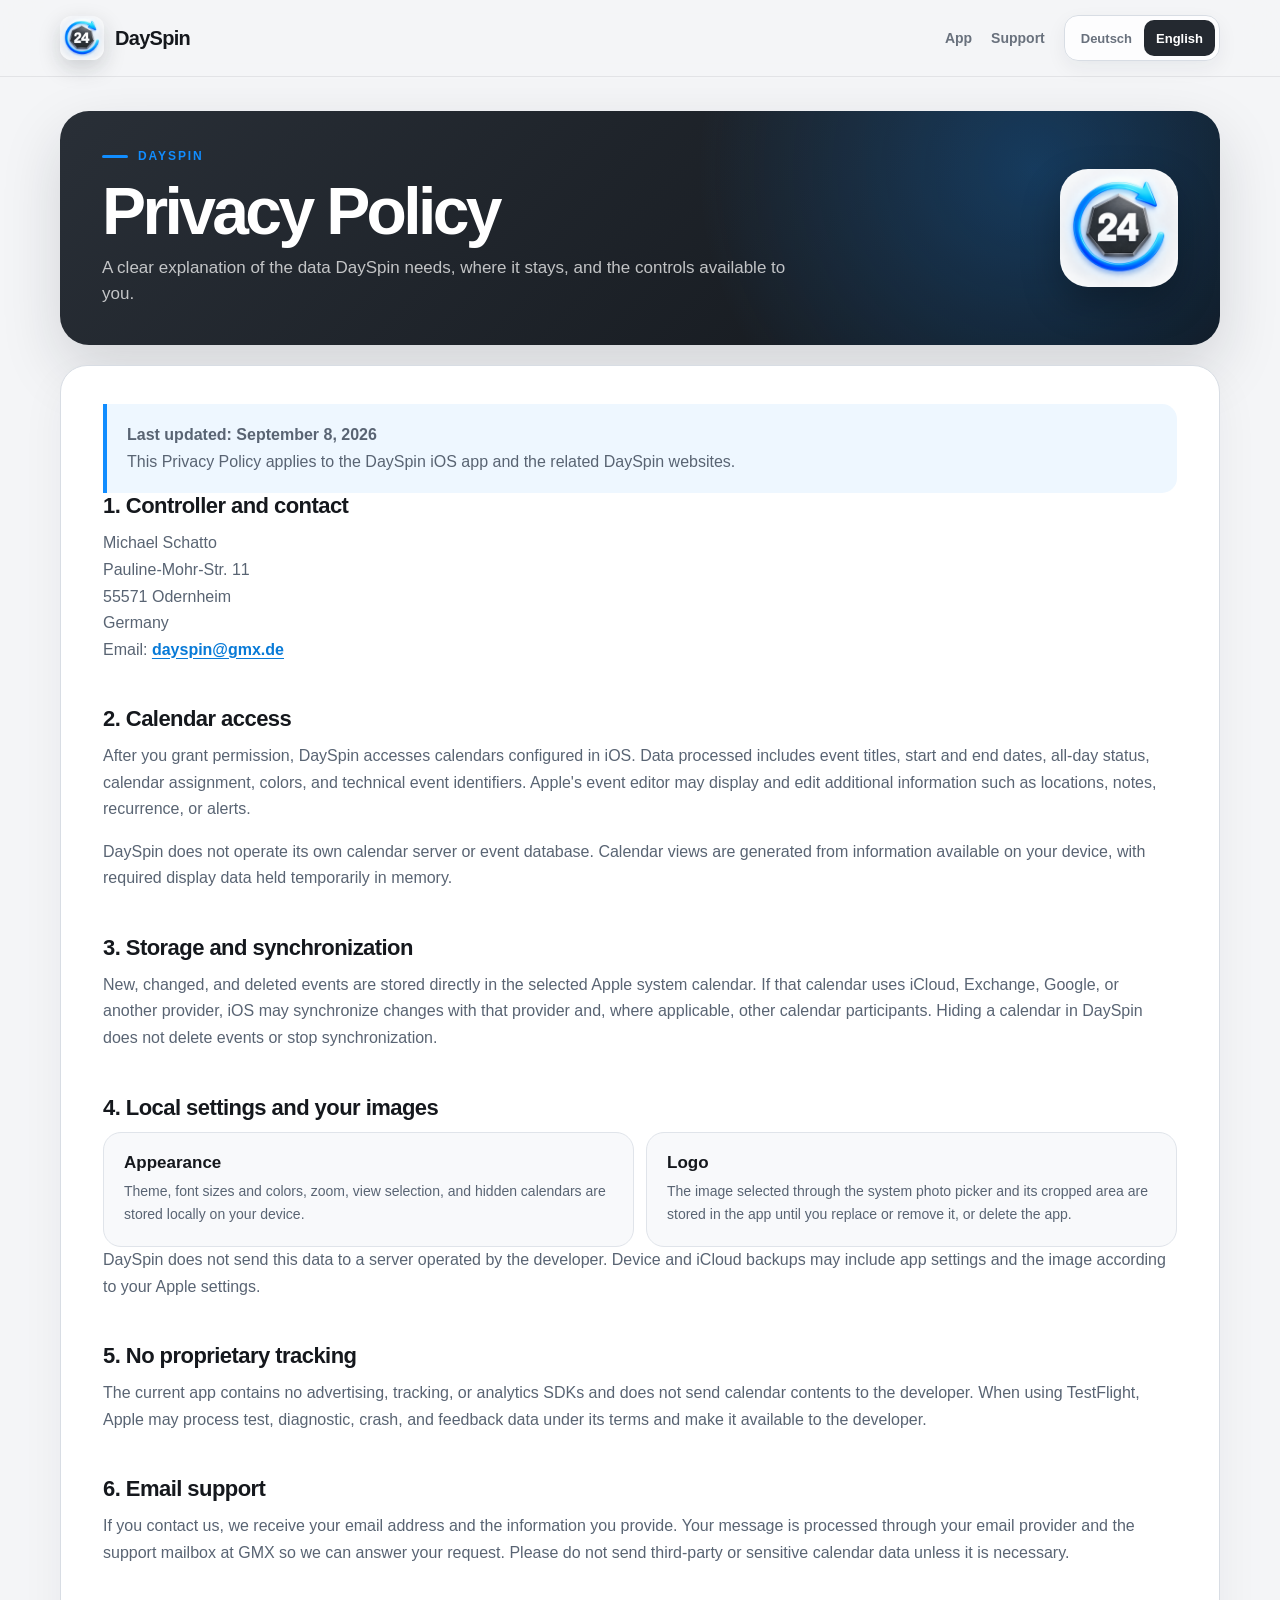
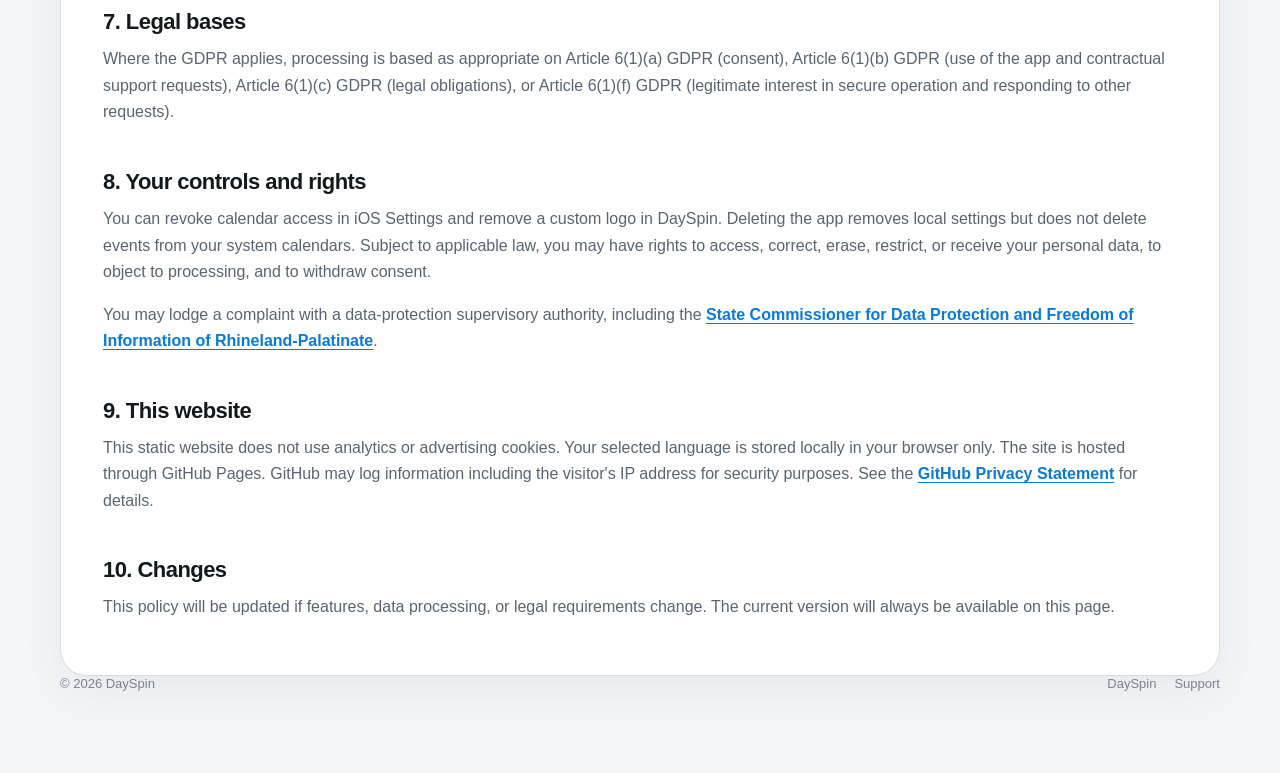
==== commit 713f9fba: "Use new DaySpin app icon across website" ====
--- a/privacy/index.html
+++ b/privacy/index.html
@@ -1,12 +1,12 @@
 <!doctype html>
 <html lang="de">
   <head>
-    <meta charset="utf-8"><meta name="viewport" content="width=device-width,initial-scale=1"><title>DaySpin – Datenschutz / Privacy Policy</title><meta name="description" content="Datenschutzerklärung und Privacy Policy für DaySpin."><meta property="og:title" content="DaySpin – Datenschutz / Privacy Policy"><meta property="og:description" content="Transparent erklärt: Kalenderzugriff, lokale Einstellungen und deine Rechte."><meta property="og:type" content="website"><meta property="og:url" content="https://mschatto.github.io/DaySpin/privacy/"><meta property="og:image" content="https://mschatto.github.io/DaySpin/assets/og.png"><link rel="icon" href="../assets/dayspin-icon.jpg"><link rel="stylesheet" href="../assets/style.css">
+    <meta charset="utf-8"><meta name="viewport" content="width=device-width,initial-scale=1"><title>DaySpin – Datenschutz / Privacy Policy</title><meta name="description" content="Datenschutzerklärung und Privacy Policy für DaySpin."><meta property="og:title" content="DaySpin – Datenschutz / Privacy Policy"><meta property="og:description" content="Transparent erklärt: Kalenderzugriff, lokale Einstellungen und deine Rechte."><meta property="og:type" content="website"><meta property="og:url" content="https://mschatto.github.io/DaySpin/privacy/"><meta property="og:image" content="https://mschatto.github.io/DaySpin/assets/og.png"><link rel="icon" href="../assets/dayspin-icon.png"><link rel="stylesheet" href="../assets/style.css">
   </head>
   <body class="document-page">
-    <header class="document-top"><div class="topbar shell"><a class="brand" href="../share/"><img src="../assets/dayspin-icon.jpg" alt=""><span>DaySpin</span></a><nav class="nav"><a href="../share/">App</a><a href="../support/">Support</a><div class="language"><button data-language="de" aria-pressed="true">Deutsch</button><button data-language="en" aria-pressed="false">English</button></div></nav></div></header>
+    <header class="document-top"><div class="topbar shell"><a class="brand" href="../share/"><img src="../assets/dayspin-icon.png" alt=""><span>DaySpin</span></a><nav class="nav"><a href="../share/">App</a><a href="../support/">Support</a><div class="language"><button data-language="de" aria-pressed="true">Deutsch</button><button data-language="en" aria-pressed="false">English</button></div></nav></div></header>
     <main class="document-main shell">
-      <section class="document-hero"><div><p class="eyebrow">DaySpin</p><h1 data-title-de="Datenschutz" data-title-en="Privacy Policy">Datenschutz</h1><p data-title-de="Transparent erklärt: welche Daten DaySpin benötigt, wo sie bleiben und welche Kontrolle du hast." data-title-en="A clear explanation of the data DaySpin needs, where it stays, and the controls available to you.">Transparent erklärt: welche Daten DaySpin benötigt, wo sie bleiben und welche Kontrolle du hast.</p></div><img src="../assets/dayspin-icon.jpg" alt="DaySpin App-Icon"></section>
+      <section class="document-hero"><div><p class="eyebrow">DaySpin</p><h1 data-title-de="Datenschutz" data-title-en="Privacy Policy">Datenschutz</h1><p data-title-de="Transparent erklärt: welche Daten DaySpin benötigt, wo sie bleiben und welche Kontrolle du hast." data-title-en="A clear explanation of the data DaySpin needs, where it stays, and the controls available to you.">Transparent erklärt: welche Daten DaySpin benötigt, wo sie bleiben und welche Kontrolle du hast.</p></div><img src="../assets/dayspin-icon.png" alt="DaySpin App-Icon"></section>
 
       <article class="document" data-content-language="de"><div class="notice"><p><strong>Stand: 8. September 2026</strong></p><p>Diese Datenschutzerklärung gilt für die iOS-App DaySpin und die zugehörigen DaySpin-Webseiten.</p></div><section><h2>1. Verantwortlicher und Kontakt</h2><address>Michael Schatto<br>Pauline-Mohr-Str. 11<br>55571 Odernheim<br>Deutschland</address><p>E-Mail: <a href="mailto:dayspin@gmx.de">dayspin@gmx.de</a></p></section><section><h2>2. Kalenderzugriff</h2><p>DaySpin benötigt nach deiner Freigabe Zugriff auf die in iOS eingerichteten Kalender. Verarbeitet werden insbesondere Termintitel, Beginn und Ende, Ganztagsangaben, Kalenderzugehörigkeit, Farben und technische Termin-Kennungen. Im Apple-Termin-Editor können weitere Angaben wie Ort, Notizen, Wiederholungen oder Erinnerungen erscheinen und bearbeitet werden.</p><p>DaySpin betreibt keinen eigenen Kalender-Server und keine eigene Termin-Datenbank. Die Kalenderanzeige wird aus den auf deinem Gerät verfügbaren Daten erzeugt; benötigte Anzeigedaten werden vorübergehend im Arbeitsspeicher gehalten.</p></section><section><h2>3. Speicherung und Synchronisierung</h2><p>Neue, geänderte und gelöschte Termine werden direkt im ausgewählten Apple-Systemkalender gespeichert. Nutzt dieser Kalender iCloud, Exchange, Google oder einen anderen Dienst, kann iOS Änderungen mit diesem Anbieter und gegebenenfalls mit anderen Kalenderteilnehmern synchronisieren. Das Ausblenden eines Kalenders in DaySpin löscht keine Termine und beendet nicht dessen Synchronisierung.</p></section><section><h2>4. Lokale Einstellungen und eigene Bilder</h2><div class="info-grid"><div class="info-card"><h3>Darstellung</h3><p>Farbschema, Schriftgrößen und -farben, Zoom, Ansicht und ausgeblendete Kalender werden lokal auf deinem Gerät gespeichert.</p></div><div class="info-card"><h3>Logo</h3><p>Der über den System-Fotowähler gewählte und zugeschnittene Bildausschnitt wird im App-Speicher abgelegt, bis du ihn ersetzt, entfernst oder die App löschst.</p></div></div><p>DaySpin überträgt diese Daten nicht an einen eigenen Server. Geräte- und iCloud-Backups können App-Einstellungen und das Bild gemäß deinen Apple-Einstellungen enthalten.</p></section><section><h2>5. Kein eigenes Tracking</h2><p>Die aktuelle App enthält keine Werbe-, Tracking- oder Analyse-SDKs und übermittelt Kalenderinhalte nicht an den Entwickler. Bei Nutzung über TestFlight kann Apple gemäß seinen Bedingungen Test-, Diagnose- und Absturzdaten sowie von dir eingereichtes Feedback verarbeiten und dem Entwickler zur Verfügung stellen.</p></section><section><h2>6. Support per E-Mail</h2><p>Wenn du uns kontaktierst, erhalten wir deine E-Mail-Adresse und die von dir mitgeteilten Inhalte. Die Nachricht wird über deinen E-Mail-Anbieter und das GMX-Postfach des Supports verarbeitet, um deine Anfrage zu beantworten. Bitte sende keine fremden oder sensiblen Kalenderdaten, die nicht erforderlich sind.</p></section><section><h2>7. Rechtsgrundlagen</h2><p>Soweit die Datenschutz-Grundverordnung anwendbar ist, beruht die Verarbeitung je nach Fall auf Art. 6 Abs. 1 lit. a DSGVO (Einwilligung), Art. 6 Abs. 1 lit. b DSGVO (App-Nutzung und vertragliche Support-Anfragen), Art. 6 Abs. 1 lit. c DSGVO (gesetzliche Pflichten) oder Art. 6 Abs. 1 lit. f DSGVO (berechtigtes Interesse an einem sicheren Betrieb und der Beantwortung sonstiger Anfragen).</p></section><section><h2>8. Deine Kontrolle und Rechte</h2><p>Du kannst den Kalenderzugriff in den iOS-Einstellungen widerrufen und ein eigenes Logo in DaySpin entfernen. Das Löschen der App entfernt lokale Einstellungen, nicht die Termine deiner Systemkalender. Im gesetzlichen Umfang hast du Rechte auf Auskunft, Berichtigung, Löschung, Einschränkung, Datenübertragbarkeit und Widerspruch sowie auf Widerruf einer Einwilligung.</p><p>Du kannst dich bei einer Datenschutzaufsichtsbehörde beschweren, beispielsweise beim <a href="https://www.datenschutz.rlp.de" target="_blank" rel="noreferrer">Landesbeauftragten für den Datenschutz und die Informationsfreiheit Rheinland-Pfalz</a>.</p></section><section><h2>9. Diese Website</h2><p>Diese statische Website setzt keine Analyse- oder Werbe-Cookies. Die gewählte Sprache wird lediglich lokal im Browser gespeichert. Die Website wird über GitHub Pages bereitgestellt. GitHub kann beim Abruf unter anderem die IP-Adresse zu Sicherheitszwecken protokollieren. Weitere Informationen enthält die <a href="https://docs.github.com/en/site-policy/privacy-policies/github-general-privacy-statement" target="_blank" rel="noreferrer">Datenschutzerklärung von GitHub</a>.</p></section><section><h2>10. Änderungen</h2><p>Diese Datenschutzerklärung wird angepasst, wenn sich Funktionen, Datenverarbeitungen oder rechtliche Anforderungen ändern. Die aktuelle Fassung ist stets auf dieser Seite verfügbar.</p></section></article>
 
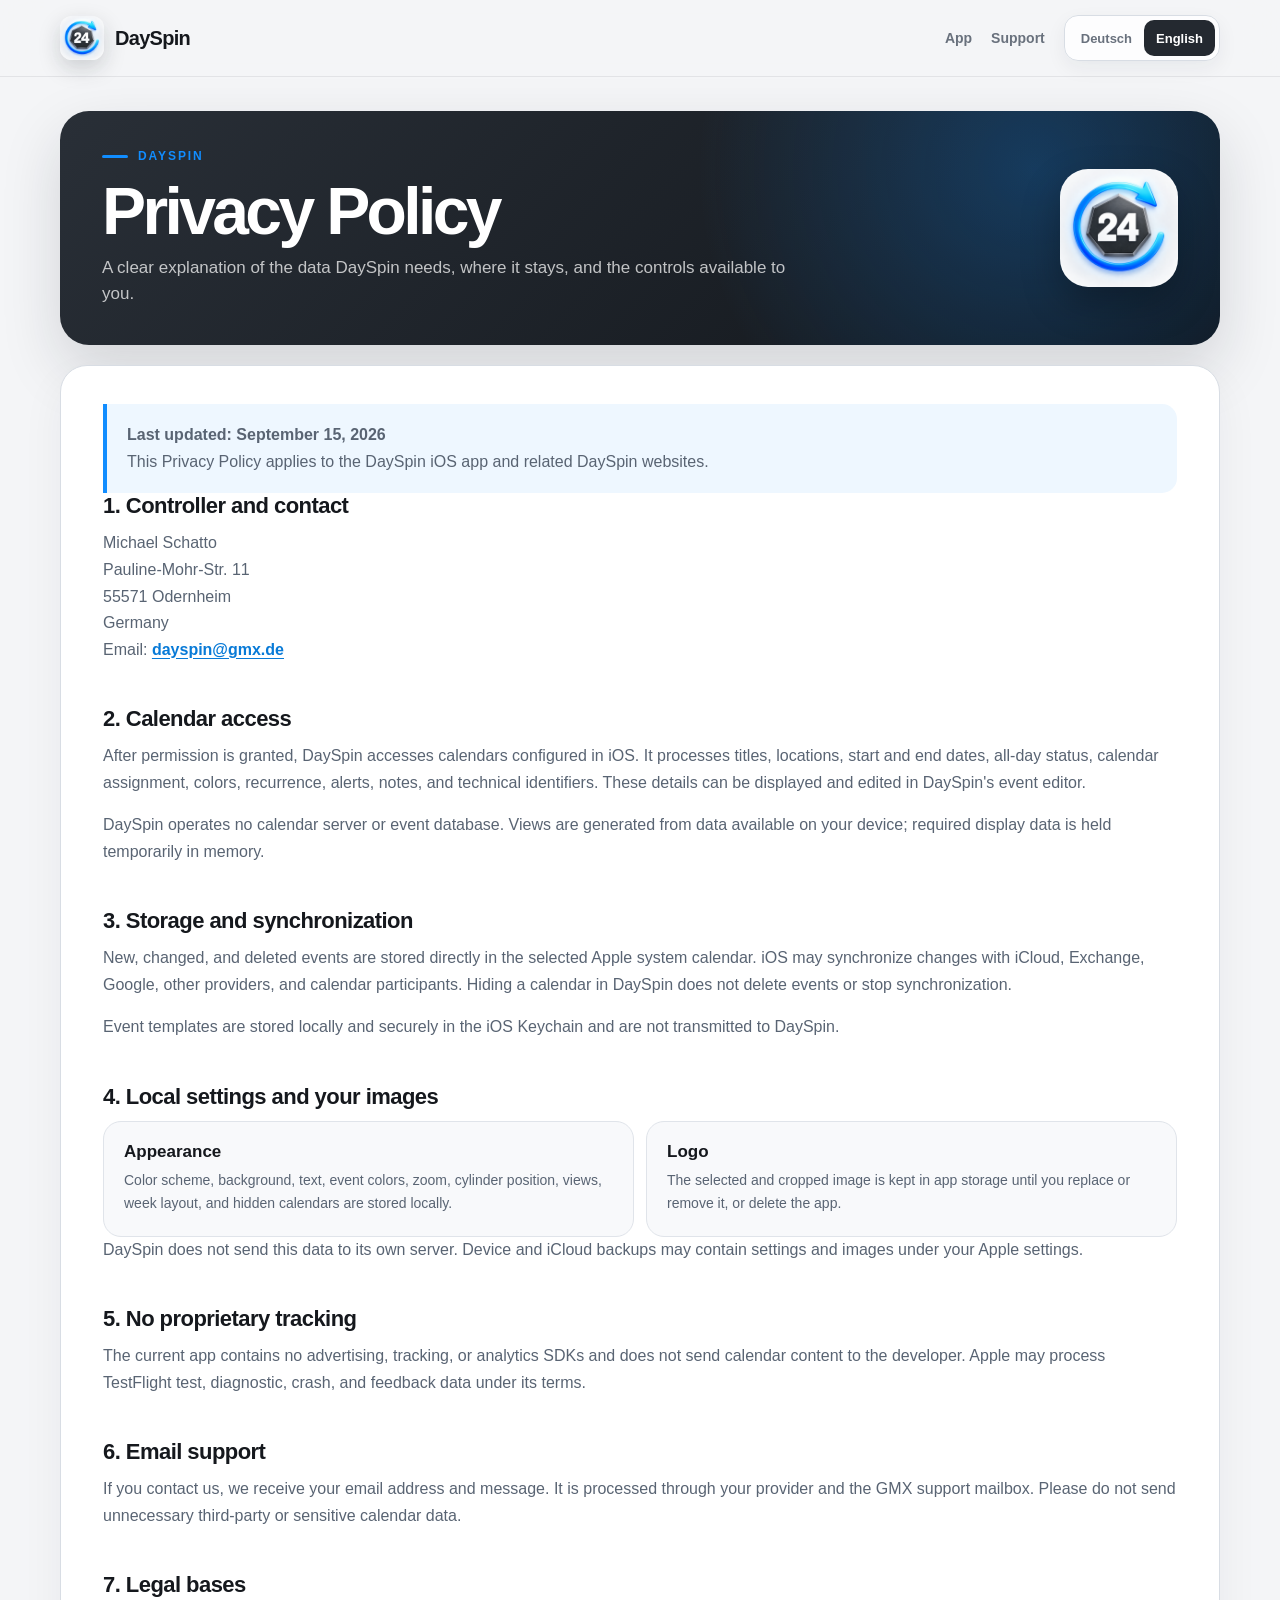
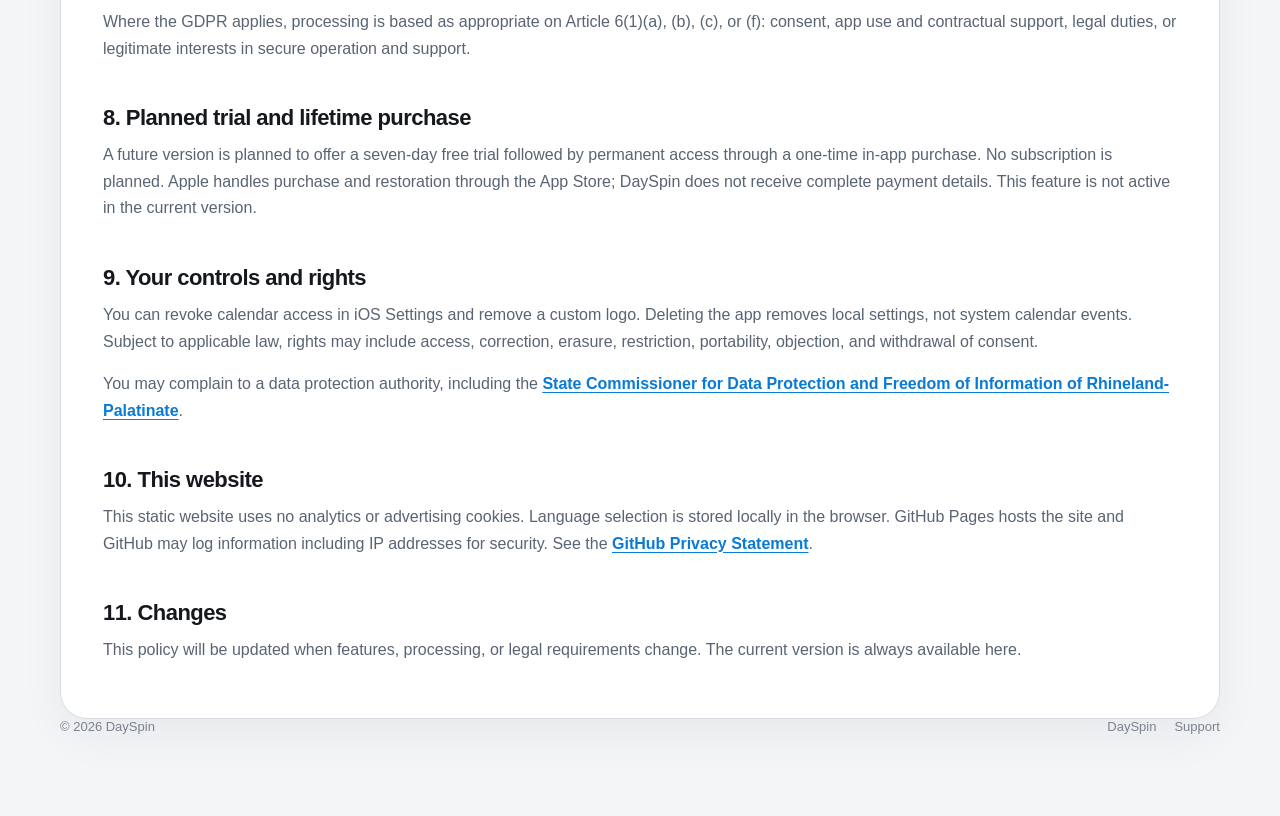
==== commit fe2f34ad: "Update DaySpin help and privacy for current features" ====
--- a/privacy/index.html
+++ b/privacy/index.html
@@ -1,17 +1,37 @@
 <!doctype html>
-<html lang="de">
-  <head>
-    <meta charset="utf-8"><meta name="viewport" content="width=device-width,initial-scale=1"><title>DaySpin – Datenschutz / Privacy Policy</title><meta name="description" content="Datenschutzerklärung und Privacy Policy für DaySpin."><meta property="og:title" content="DaySpin – Datenschutz / Privacy Policy"><meta property="og:description" content="Transparent erklärt: Kalenderzugriff, lokale Einstellungen und deine Rechte."><meta property="og:type" content="website"><meta property="og:url" content="https://mschatto.github.io/DaySpin/privacy/"><meta property="og:image" content="https://mschatto.github.io/DaySpin/assets/og.png"><link rel="icon" href="../assets/dayspin-icon.png"><link rel="stylesheet" href="../assets/style.css">
-  </head>
-  <body class="document-page">
-    <header class="document-top"><div class="topbar shell"><a class="brand" href="../share/"><img src="../assets/dayspin-icon.png" alt=""><span>DaySpin</span></a><nav class="nav"><a href="../share/">App</a><a href="../support/">Support</a><div class="language"><button data-language="de" aria-pressed="true">Deutsch</button><button data-language="en" aria-pressed="false">English</button></div></nav></div></header>
-    <main class="document-main shell">
-      <section class="document-hero"><div><p class="eyebrow">DaySpin</p><h1 data-title-de="Datenschutz" data-title-en="Privacy Policy">Datenschutz</h1><p data-title-de="Transparent erklärt: welche Daten DaySpin benötigt, wo sie bleiben und welche Kontrolle du hast." data-title-en="A clear explanation of the data DaySpin needs, where it stays, and the controls available to you.">Transparent erklärt: welche Daten DaySpin benötigt, wo sie bleiben und welche Kontrolle du hast.</p></div><img src="../assets/dayspin-icon.png" alt="DaySpin App-Icon"></section>
-
-      <article class="document" data-content-language="de"><div class="notice"><p><strong>Stand: 8. September 2026</strong></p><p>Diese Datenschutzerklärung gilt für die iOS-App DaySpin und die zugehörigen DaySpin-Webseiten.</p></div><section><h2>1. Verantwortlicher und Kontakt</h2><address>Michael Schatto<br>Pauline-Mohr-Str. 11<br>55571 Odernheim<br>Deutschland</address><p>E-Mail: <a href="mailto:dayspin@gmx.de">dayspin@gmx.de</a></p></section><section><h2>2. Kalenderzugriff</h2><p>DaySpin benötigt nach deiner Freigabe Zugriff auf die in iOS eingerichteten Kalender. Verarbeitet werden insbesondere Termintitel, Beginn und Ende, Ganztagsangaben, Kalenderzugehörigkeit, Farben und technische Termin-Kennungen. Im Apple-Termin-Editor können weitere Angaben wie Ort, Notizen, Wiederholungen oder Erinnerungen erscheinen und bearbeitet werden.</p><p>DaySpin betreibt keinen eigenen Kalender-Server und keine eigene Termin-Datenbank. Die Kalenderanzeige wird aus den auf deinem Gerät verfügbaren Daten erzeugt; benötigte Anzeigedaten werden vorübergehend im Arbeitsspeicher gehalten.</p></section><section><h2>3. Speicherung und Synchronisierung</h2><p>Neue, geänderte und gelöschte Termine werden direkt im ausgewählten Apple-Systemkalender gespeichert. Nutzt dieser Kalender iCloud, Exchange, Google oder einen anderen Dienst, kann iOS Änderungen mit diesem Anbieter und gegebenenfalls mit anderen Kalenderteilnehmern synchronisieren. Das Ausblenden eines Kalenders in DaySpin löscht keine Termine und beendet nicht dessen Synchronisierung.</p></section><section><h2>4. Lokale Einstellungen und eigene Bilder</h2><div class="info-grid"><div class="info-card"><h3>Darstellung</h3><p>Farbschema, Schriftgrößen und -farben, Zoom, Ansicht und ausgeblendete Kalender werden lokal auf deinem Gerät gespeichert.</p></div><div class="info-card"><h3>Logo</h3><p>Der über den System-Fotowähler gewählte und zugeschnittene Bildausschnitt wird im App-Speicher abgelegt, bis du ihn ersetzt, entfernst oder die App löschst.</p></div></div><p>DaySpin überträgt diese Daten nicht an einen eigenen Server. Geräte- und iCloud-Backups können App-Einstellungen und das Bild gemäß deinen Apple-Einstellungen enthalten.</p></section><section><h2>5. Kein eigenes Tracking</h2><p>Die aktuelle App enthält keine Werbe-, Tracking- oder Analyse-SDKs und übermittelt Kalenderinhalte nicht an den Entwickler. Bei Nutzung über TestFlight kann Apple gemäß seinen Bedingungen Test-, Diagnose- und Absturzdaten sowie von dir eingereichtes Feedback verarbeiten und dem Entwickler zur Verfügung stellen.</p></section><section><h2>6. Support per E-Mail</h2><p>Wenn du uns kontaktierst, erhalten wir deine E-Mail-Adresse und die von dir mitgeteilten Inhalte. Die Nachricht wird über deinen E-Mail-Anbieter und das GMX-Postfach des Supports verarbeitet, um deine Anfrage zu beantworten. Bitte sende keine fremden oder sensiblen Kalenderdaten, die nicht erforderlich sind.</p></section><section><h2>7. Rechtsgrundlagen</h2><p>Soweit die Datenschutz-Grundverordnung anwendbar ist, beruht die Verarbeitung je nach Fall auf Art. 6 Abs. 1 lit. a DSGVO (Einwilligung), Art. 6 Abs. 1 lit. b DSGVO (App-Nutzung und vertragliche Support-Anfragen), Art. 6 Abs. 1 lit. c DSGVO (gesetzliche Pflichten) oder Art. 6 Abs. 1 lit. f DSGVO (berechtigtes Interesse an einem sicheren Betrieb und der Beantwortung sonstiger Anfragen).</p></section><section><h2>8. Deine Kontrolle und Rechte</h2><p>Du kannst den Kalenderzugriff in den iOS-Einstellungen widerrufen und ein eigenes Logo in DaySpin entfernen. Das Löschen der App entfernt lokale Einstellungen, nicht die Termine deiner Systemkalender. Im gesetzlichen Umfang hast du Rechte auf Auskunft, Berichtigung, Löschung, Einschränkung, Datenübertragbarkeit und Widerspruch sowie auf Widerruf einer Einwilligung.</p><p>Du kannst dich bei einer Datenschutzaufsichtsbehörde beschweren, beispielsweise beim <a href="https://www.datenschutz.rlp.de" target="_blank" rel="noreferrer">Landesbeauftragten für den Datenschutz und die Informationsfreiheit Rheinland-Pfalz</a>.</p></section><section><h2>9. Diese Website</h2><p>Diese statische Website setzt keine Analyse- oder Werbe-Cookies. Die gewählte Sprache wird lediglich lokal im Browser gespeichert. Die Website wird über GitHub Pages bereitgestellt. GitHub kann beim Abruf unter anderem die IP-Adresse zu Sicherheitszwecken protokollieren. Weitere Informationen enthält die <a href="https://docs.github.com/en/site-policy/privacy-policies/github-general-privacy-statement" target="_blank" rel="noreferrer">Datenschutzerklärung von GitHub</a>.</p></section><section><h2>10. Änderungen</h2><p>Diese Datenschutzerklärung wird angepasst, wenn sich Funktionen, Datenverarbeitungen oder rechtliche Anforderungen ändern. Die aktuelle Fassung ist stets auf dieser Seite verfügbar.</p></section></article>
-
-      <article class="document" data-content-language="en" hidden><div class="notice"><p><strong>Last updated: September 8, 2026</strong></p><p>This Privacy Policy applies to the DaySpin iOS app and the related DaySpin websites.</p></div><section><h2>1. Controller and contact</h2><address>Michael Schatto<br>Pauline-Mohr-Str. 11<br>55571 Odernheim<br>Germany</address><p>Email: <a href="mailto:dayspin@gmx.de">dayspin@gmx.de</a></p></section><section><h2>2. Calendar access</h2><p>After you grant permission, DaySpin accesses calendars configured in iOS. Data processed includes event titles, start and end dates, all-day status, calendar assignment, colors, and technical event identifiers. Apple's event editor may display and edit additional information such as locations, notes, recurrence, or alerts.</p><p>DaySpin does not operate its own calendar server or event database. Calendar views are generated from information available on your device, with required display data held temporarily in memory.</p></section><section><h2>3. Storage and synchronization</h2><p>New, changed, and deleted events are stored directly in the selected Apple system calendar. If that calendar uses iCloud, Exchange, Google, or another provider, iOS may synchronize changes with that provider and, where applicable, other calendar participants. Hiding a calendar in DaySpin does not delete events or stop synchronization.</p></section><section><h2>4. Local settings and your images</h2><div class="info-grid"><div class="info-card"><h3>Appearance</h3><p>Theme, font sizes and colors, zoom, view selection, and hidden calendars are stored locally on your device.</p></div><div class="info-card"><h3>Logo</h3><p>The image selected through the system photo picker and its cropped area are stored in the app until you replace or remove it, or delete the app.</p></div></div><p>DaySpin does not send this data to a server operated by the developer. Device and iCloud backups may include app settings and the image according to your Apple settings.</p></section><section><h2>5. No proprietary tracking</h2><p>The current app contains no advertising, tracking, or analytics SDKs and does not send calendar contents to the developer. When using TestFlight, Apple may process test, diagnostic, crash, and feedback data under its terms and make it available to the developer.</p></section><section><h2>6. Email support</h2><p>If you contact us, we receive your email address and the information you provide. Your message is processed through your email provider and the support mailbox at GMX so we can answer your request. Please do not send third-party or sensitive calendar data unless it is necessary.</p></section><section><h2>7. Legal bases</h2><p>Where the GDPR applies, processing is based as appropriate on Article 6(1)(a) GDPR (consent), Article 6(1)(b) GDPR (use of the app and contractual support requests), Article 6(1)(c) GDPR (legal obligations), or Article 6(1)(f) GDPR (legitimate interest in secure operation and responding to other requests).</p></section><section><h2>8. Your controls and rights</h2><p>You can revoke calendar access in iOS Settings and remove a custom logo in DaySpin. Deleting the app removes local settings but does not delete events from your system calendars. Subject to applicable law, you may have rights to access, correct, erase, restrict, or receive your personal data, to object to processing, and to withdraw consent.</p><p>You may lodge a complaint with a data-protection supervisory authority, including the <a href="https://www.datenschutz.rlp.de" target="_blank" rel="noreferrer">State Commissioner for Data Protection and Freedom of Information of Rhineland-Palatinate</a>.</p></section><section><h2>9. This website</h2><p>This static website does not use analytics or advertising cookies. Your selected language is stored locally in your browser only. The site is hosted through GitHub Pages. GitHub may log information including the visitor's IP address for security purposes. See the <a href="https://docs.github.com/en/site-policy/privacy-policies/github-general-privacy-statement" target="_blank" rel="noreferrer">GitHub Privacy Statement</a> for details.</p></section><section><h2>10. Changes</h2><p>This policy will be updated if features, data processing, or legal requirements change. The current version will always be available on this page.</p></section></article>
-      <footer><span>© 2026 DaySpin</span><span class="footer-links"><a href="../share/">DaySpin</a><a href="../support/">Support</a></span></footer>
-    </main><script src="../assets/site.js"></script>
-  </body>
-</html>
+<html lang="de"><head>
+<meta charset="utf-8"><meta name="viewport" content="width=device-width,initial-scale=1"><title>DaySpin – Datenschutz / Privacy Policy</title><meta name="description" content="Datenschutzerklärung und Privacy Policy für DaySpin."><meta property="og:title" content="DaySpin – Datenschutz / Privacy Policy"><meta property="og:description" content="Transparent erklärt: Kalenderzugriff, lokale Einstellungen und deine Rechte."><meta property="og:type" content="website"><meta property="og:url" content="https://mschatto.github.io/DaySpin/privacy/"><meta property="og:image" content="https://mschatto.github.io/DaySpin/assets/og.png"><link rel="icon" href="../assets/dayspin-icon.png"><link rel="stylesheet" href="../assets/style.css">
+</head><body class="document-page">
+<header class="document-top"><div class="topbar shell"><a class="brand" href="../share/"><img src="../assets/dayspin-icon.png" alt=""><span>DaySpin</span></a><nav class="nav"><a href="../share/">App</a><a href="../support/">Support</a><div class="language"><button data-language="de" aria-pressed="true">Deutsch</button><button data-language="en" aria-pressed="false">English</button></div></nav></div></header>
+<main class="document-main shell">
+<section class="document-hero"><div><p class="eyebrow">DaySpin</p><h1 data-title-de="Datenschutz" data-title-en="Privacy Policy">Datenschutz</h1><p data-title-de="Transparent erklärt: welche Daten DaySpin benötigt, wo sie bleiben und welche Kontrolle du hast." data-title-en="A clear explanation of the data DaySpin needs, where it stays, and the controls available to you.">Transparent erklärt: welche Daten DaySpin benötigt, wo sie bleiben und welche Kontrolle du hast.</p></div><img src="../assets/dayspin-icon.png" alt="DaySpin App-Icon"></section>
+<article class="document" data-content-language="de">
+<div class="notice"><p><strong>Stand: 15. September 2026</strong></p><p>Diese Datenschutzerklärung gilt für die iOS-App DaySpin und die zugehörigen DaySpin-Webseiten.</p></div>
+<section><h2>1. Verantwortlicher und Kontakt</h2><address>Michael Schatto<br>Pauline-Mohr-Str. 11<br>55571 Odernheim<br>Deutschland</address><p>E-Mail: <a href="mailto:dayspin@gmx.de">dayspin@gmx.de</a></p></section>
+<section><h2>2. Kalenderzugriff</h2><p>DaySpin benötigt nach deiner Freigabe Zugriff auf die in iOS eingerichteten Kalender. Verarbeitet werden insbesondere Titel, Ort, Beginn und Ende, Ganztagsangaben, Kalenderzugehörigkeit, Farben, Wiederholungen, Erinnerungen, Notizen und technische Termin-Kennungen. Diese Angaben können im DaySpin-Termin-Editor angezeigt und bearbeitet werden.</p><p>DaySpin betreibt keinen eigenen Kalender-Server und keine eigene Termin-Datenbank. Die Kalenderansichten werden aus den auf deinem Gerät verfügbaren Daten erzeugt; benötigte Anzeigedaten werden vorübergehend im Arbeitsspeicher gehalten.</p></section>
+<section><h2>3. Speicherung und Synchronisierung</h2><p>Neue, geänderte und gelöschte Termine werden direkt im ausgewählten Apple-Systemkalender gespeichert. iOS kann Änderungen mit iCloud, Exchange, Google oder anderen Kalenderanbietern und gegebenenfalls Kalenderteilnehmern synchronisieren. Das Ausblenden eines Kalenders in DaySpin löscht keine Termine und beendet nicht dessen Synchronisierung.</p><p>Terminvorlagen speichert DaySpin lokal und geschützt in der iOS-Keychain. Sie werden nicht an DaySpin übertragen.</p></section>
+<section><h2>4. Lokale Einstellungen und eigene Bilder</h2><div class="info-grid"><div class="info-card"><h3>Darstellung</h3><p>Farbschema, Hintergrundmotiv, Schrift, Terminfarben, Zoom, Zylinderposition, Ansichten, Wochenanordnung und ausgeblendete Kalender werden lokal gespeichert.</p></div><div class="info-card"><h3>Logo</h3><p>Das über den System-Fotowähler gewählte und zugeschnittene Bild wird im App-Speicher abgelegt, bis du es ersetzt, entfernst oder die App löschst.</p></div></div><p>DaySpin überträgt diese Daten nicht an einen eigenen Server. Geräte- und iCloud-Backups können Einstellungen und Bilder gemäß deinen Apple-Einstellungen enthalten.</p></section>
+<section><h2>5. Kein eigenes Tracking</h2><p>Die aktuelle App enthält keine Werbe-, Tracking- oder Analyse-SDKs und übermittelt Kalenderinhalte nicht an den Entwickler. Bei TestFlight kann Apple nach seinen Bedingungen Test-, Diagnose-, Absturz- und Feedbackdaten verarbeiten.</p></section>
+<section><h2>6. Support per E-Mail</h2><p>Wenn du uns kontaktierst, erhalten wir deine E-Mail-Adresse und die mitgeteilten Inhalte. Die Nachricht wird über deinen Anbieter und das GMX-Supportpostfach verarbeitet. Bitte sende keine unnötigen fremden oder sensiblen Kalenderdaten.</p></section>
+<section><h2>7. Rechtsgrundlagen</h2><p>Soweit die DSGVO anwendbar ist, beruht die Verarbeitung je nach Fall auf Art. 6 Abs. 1 lit. a, b, c oder f DSGVO: Einwilligung, App-Nutzung und vertraglicher Support, gesetzliche Pflichten oder berechtigte Interessen an sicherem Betrieb und Support.</p></section>
+<section><h2>8. Geplanter Testzeitraum und Lifetime-Kauf</h2><p>Für eine kommende Version sind sieben kostenlose Testtage und danach eine dauerhafte Freischaltung durch einen einmaligen In-App-Kauf vorgesehen. Es ist kein Abonnement geplant. Apple wickelt Kauf und Wiederherstellung über den App Store ab; DaySpin erhält keine vollständigen Zahlungsdaten. Diese Funktion ist in der aktuellen Version noch nicht aktiv.</p></section>
+<section><h2>9. Deine Kontrolle und Rechte</h2><p>Du kannst den Kalenderzugriff in den iOS-Einstellungen widerrufen und ein eigenes Logo entfernen. Das Löschen der App entfernt lokale Einstellungen, nicht die Termine deiner Systemkalender. Im gesetzlichen Umfang bestehen Rechte auf Auskunft, Berichtigung, Löschung, Einschränkung, Datenübertragbarkeit, Widerspruch und Widerruf einer Einwilligung.</p><p>Du kannst dich bei einer Datenschutzaufsichtsbehörde beschweren, beispielsweise beim <a href="https://www.datenschutz.rlp.de" target="_blank" rel="noreferrer">Landesbeauftragten für den Datenschutz und die Informationsfreiheit Rheinland-Pfalz</a>.</p></section>
+<section><h2>10. Diese Website</h2><p>Diese statische Website setzt keine Analyse- oder Werbe-Cookies. Die Sprachauswahl wird nur lokal im Browser gespeichert. Die Website wird über GitHub Pages bereitgestellt; GitHub kann unter anderem IP-Adressen zu Sicherheitszwecken protokollieren. Siehe <a href="https://docs.github.com/en/site-policy/privacy-policies/github-general-privacy-statement" target="_blank" rel="noreferrer">GitHub-Datenschutzerklärung</a>.</p></section>
+<section><h2>11. Änderungen</h2><p>Diese Datenschutzerklärung wird bei Änderungen an Funktionen, Datenverarbeitungen oder rechtlichen Anforderungen angepasst. Die aktuelle Fassung steht stets auf dieser Seite.</p></section>
+</article>
+<article class="document" data-content-language="en" hidden>
+<div class="notice"><p><strong>Last updated: September 15, 2026</strong></p><p>This Privacy Policy applies to the DaySpin iOS app and related DaySpin websites.</p></div>
+<section><h2>1. Controller and contact</h2><address>Michael Schatto<br>Pauline-Mohr-Str. 11<br>55571 Odernheim<br>Germany</address><p>Email: <a href="mailto:dayspin@gmx.de">dayspin@gmx.de</a></p></section>
+<section><h2>2. Calendar access</h2><p>After permission is granted, DaySpin accesses calendars configured in iOS. It processes titles, locations, start and end dates, all-day status, calendar assignment, colors, recurrence, alerts, notes, and technical identifiers. These details can be displayed and edited in DaySpin's event editor.</p><p>DaySpin operates no calendar server or event database. Views are generated from data available on your device; required display data is held temporarily in memory.</p></section>
+<section><h2>3. Storage and synchronization</h2><p>New, changed, and deleted events are stored directly in the selected Apple system calendar. iOS may synchronize changes with iCloud, Exchange, Google, other providers, and calendar participants. Hiding a calendar in DaySpin does not delete events or stop synchronization.</p><p>Event templates are stored locally and securely in the iOS Keychain and are not transmitted to DaySpin.</p></section>
+<section><h2>4. Local settings and your images</h2><div class="info-grid"><div class="info-card"><h3>Appearance</h3><p>Color scheme, background, text, event colors, zoom, cylinder position, views, week layout, and hidden calendars are stored locally.</p></div><div class="info-card"><h3>Logo</h3><p>The selected and cropped image is kept in app storage until you replace or remove it, or delete the app.</p></div></div><p>DaySpin does not send this data to its own server. Device and iCloud backups may contain settings and images under your Apple settings.</p></section>
+<section><h2>5. No proprietary tracking</h2><p>The current app contains no advertising, tracking, or analytics SDKs and does not send calendar content to the developer. Apple may process TestFlight test, diagnostic, crash, and feedback data under its terms.</p></section>
+<section><h2>6. Email support</h2><p>If you contact us, we receive your email address and message. It is processed through your provider and the GMX support mailbox. Please do not send unnecessary third-party or sensitive calendar data.</p></section>
+<section><h2>7. Legal bases</h2><p>Where the GDPR applies, processing is based as appropriate on Article 6(1)(a), (b), (c), or (f): consent, app use and contractual support, legal duties, or legitimate interests in secure operation and support.</p></section>
+<section><h2>8. Planned trial and lifetime purchase</h2><p>A future version is planned to offer a seven-day free trial followed by permanent access through a one-time in-app purchase. No subscription is planned. Apple handles purchase and restoration through the App Store; DaySpin does not receive complete payment details. This feature is not active in the current version.</p></section>
+<section><h2>9. Your controls and rights</h2><p>You can revoke calendar access in iOS Settings and remove a custom logo. Deleting the app removes local settings, not system calendar events. Subject to applicable law, rights may include access, correction, erasure, restriction, portability, objection, and withdrawal of consent.</p><p>You may complain to a data protection authority, including the <a href="https://www.datenschutz.rlp.de" target="_blank" rel="noreferrer">State Commissioner for Data Protection and Freedom of Information of Rhineland-Palatinate</a>.</p></section>
+<section><h2>10. This website</h2><p>This static website uses no analytics or advertising cookies. Language selection is stored locally in the browser. GitHub Pages hosts the site and GitHub may log information including IP addresses for security. See the <a href="https://docs.github.com/en/site-policy/privacy-policies/github-general-privacy-statement" target="_blank" rel="noreferrer">GitHub Privacy Statement</a>.</p></section>
+<section><h2>11. Changes</h2><p>This policy will be updated when features, processing, or legal requirements change. The current version is always available here.</p></section>
+</article>
+<footer><span>© 2026 DaySpin</span><span class="footer-links"><a href="../share/">DaySpin</a><a href="../support/">Support</a></span></footer>
+</main><script src="../assets/site.js"></script></body></html>
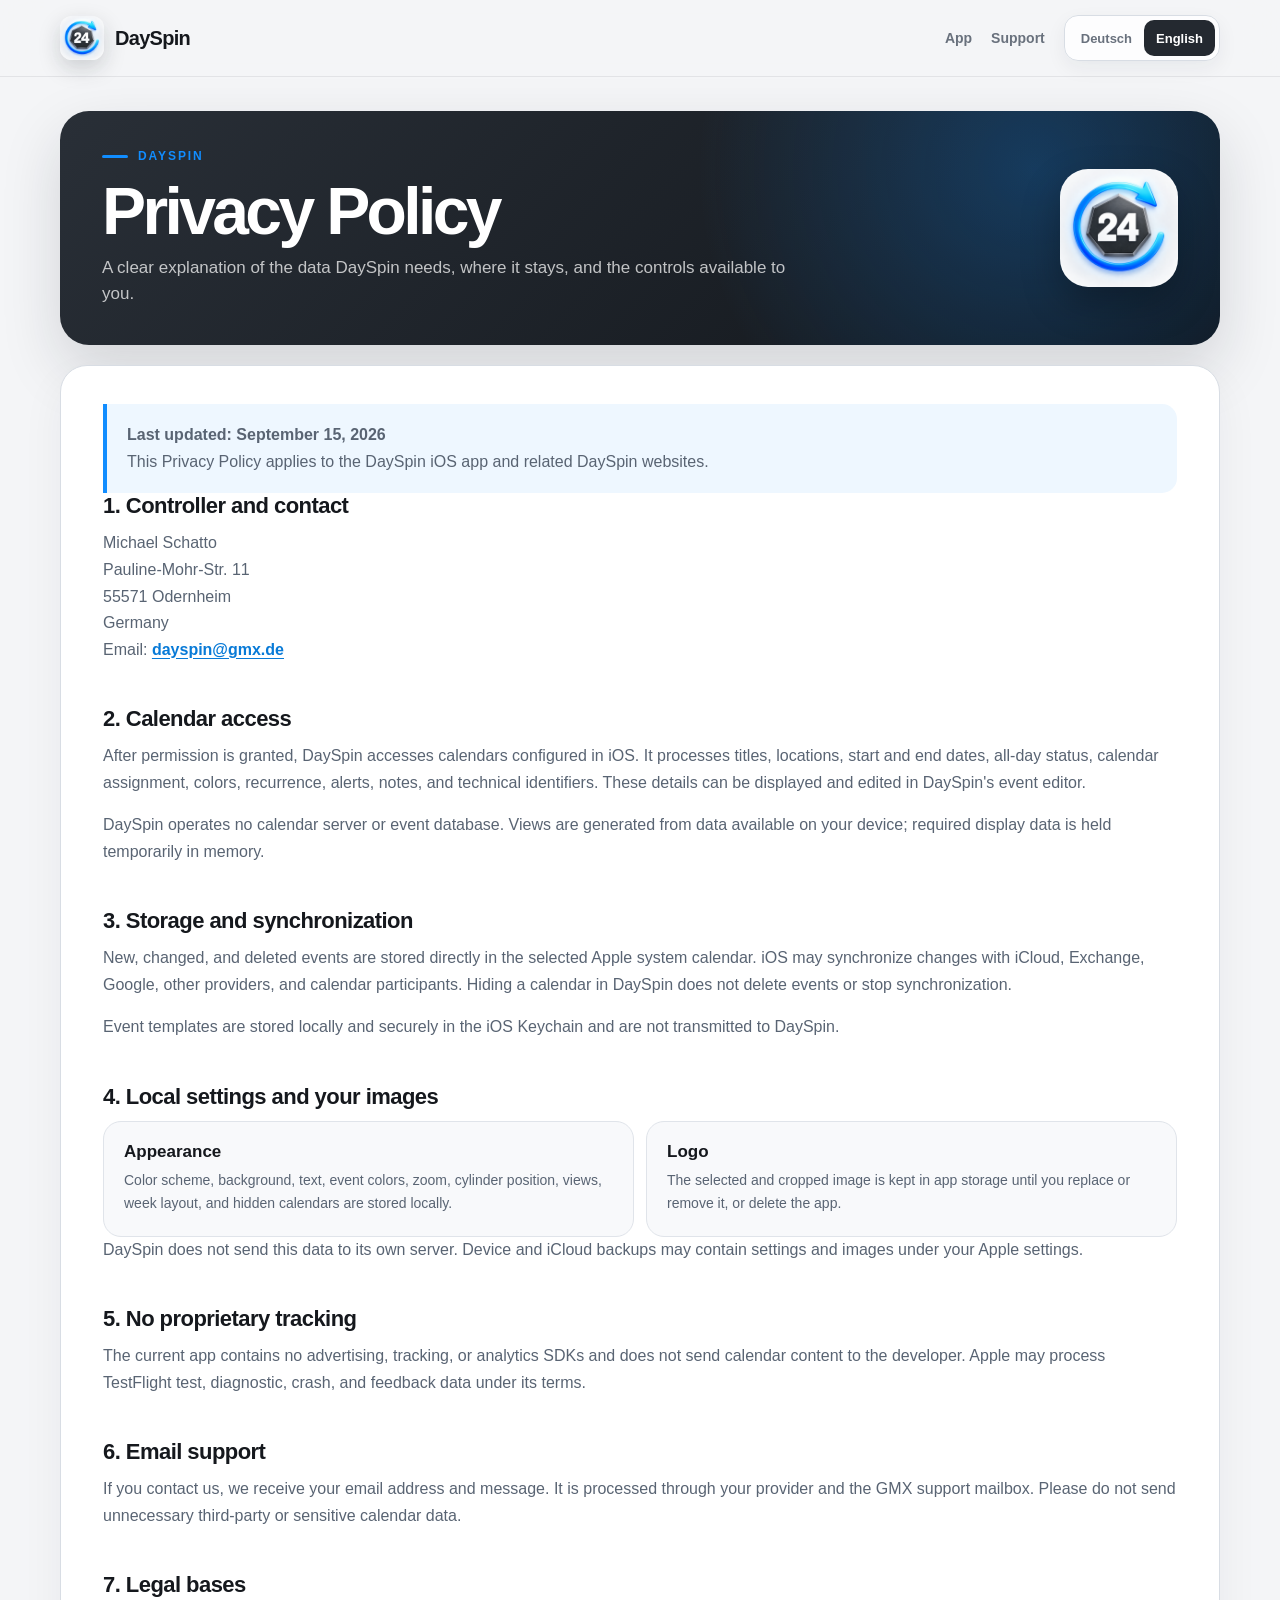
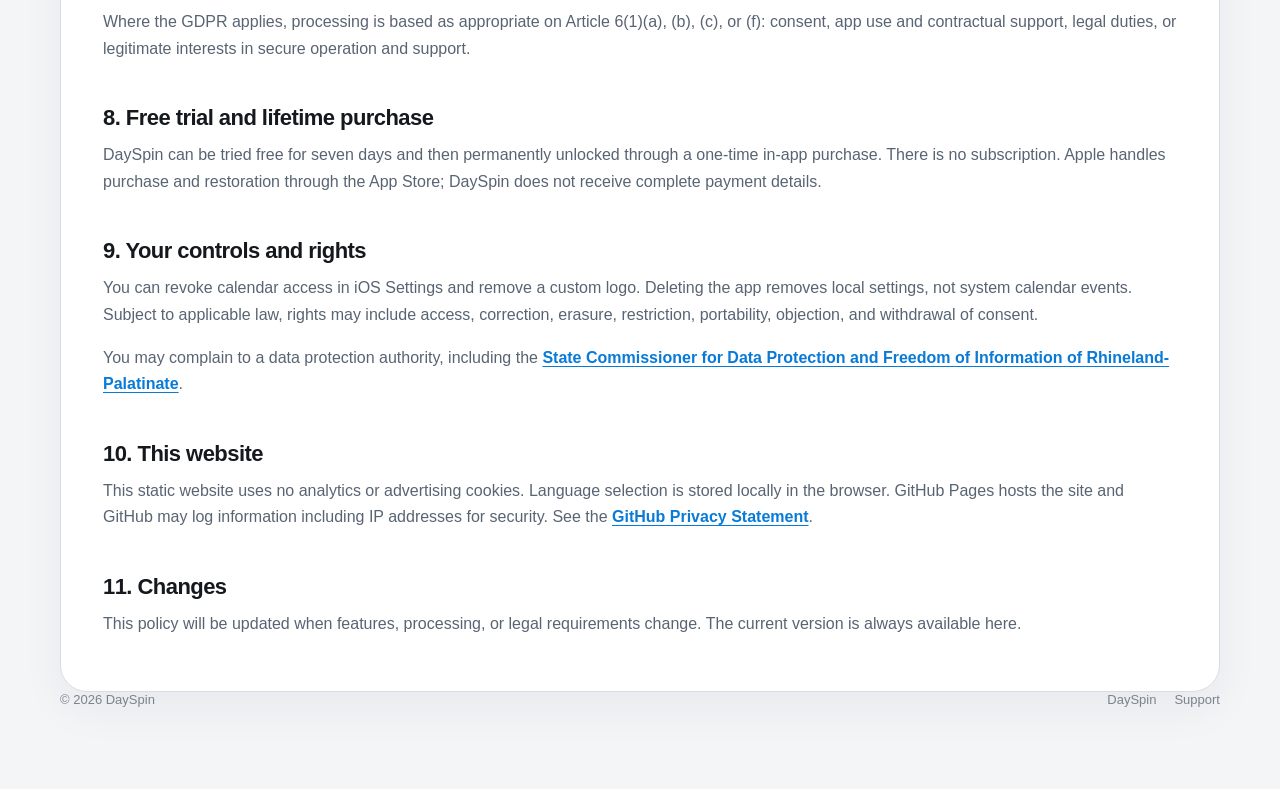
==== commit bfa85915: "Calm website demo and confirm trial terms" ====
--- a/privacy/index.html
+++ b/privacy/index.html
@@ -14,7 +14,7 @@
 <section><h2>5. Kein eigenes Tracking</h2><p>Die aktuelle App enthält keine Werbe-, Tracking- oder Analyse-SDKs und übermittelt Kalenderinhalte nicht an den Entwickler. Bei TestFlight kann Apple nach seinen Bedingungen Test-, Diagnose-, Absturz- und Feedbackdaten verarbeiten.</p></section>
 <section><h2>6. Support per E-Mail</h2><p>Wenn du uns kontaktierst, erhalten wir deine E-Mail-Adresse und die mitgeteilten Inhalte. Die Nachricht wird über deinen Anbieter und das GMX-Supportpostfach verarbeitet. Bitte sende keine unnötigen fremden oder sensiblen Kalenderdaten.</p></section>
 <section><h2>7. Rechtsgrundlagen</h2><p>Soweit die DSGVO anwendbar ist, beruht die Verarbeitung je nach Fall auf Art. 6 Abs. 1 lit. a, b, c oder f DSGVO: Einwilligung, App-Nutzung und vertraglicher Support, gesetzliche Pflichten oder berechtigte Interessen an sicherem Betrieb und Support.</p></section>
-<section><h2>8. Geplanter Testzeitraum und Lifetime-Kauf</h2><p>Für eine kommende Version sind sieben kostenlose Testtage und danach eine dauerhafte Freischaltung durch einen einmaligen In-App-Kauf vorgesehen. Es ist kein Abonnement geplant. Apple wickelt Kauf und Wiederherstellung über den App Store ab; DaySpin erhält keine vollständigen Zahlungsdaten. Diese Funktion ist in der aktuellen Version noch nicht aktiv.</p></section>
+<section><h2>8. Kostenloser Testzeitraum und Lifetime-Kauf</h2><p>DaySpin kann sieben Tage kostenlos getestet und danach durch einen einmaligen In-App-Kauf dauerhaft freigeschaltet werden. Es gibt kein Abonnement. Apple wickelt Kauf und Wiederherstellung über den App Store ab; DaySpin erhält keine vollständigen Zahlungsdaten.</p></section>
 <section><h2>9. Deine Kontrolle und Rechte</h2><p>Du kannst den Kalenderzugriff in den iOS-Einstellungen widerrufen und ein eigenes Logo entfernen. Das Löschen der App entfernt lokale Einstellungen, nicht die Termine deiner Systemkalender. Im gesetzlichen Umfang bestehen Rechte auf Auskunft, Berichtigung, Löschung, Einschränkung, Datenübertragbarkeit, Widerspruch und Widerruf einer Einwilligung.</p><p>Du kannst dich bei einer Datenschutzaufsichtsbehörde beschweren, beispielsweise beim <a href="https://www.datenschutz.rlp.de" target="_blank" rel="noreferrer">Landesbeauftragten für den Datenschutz und die Informationsfreiheit Rheinland-Pfalz</a>.</p></section>
 <section><h2>10. Diese Website</h2><p>Diese statische Website setzt keine Analyse- oder Werbe-Cookies. Die Sprachauswahl wird nur lokal im Browser gespeichert. Die Website wird über GitHub Pages bereitgestellt; GitHub kann unter anderem IP-Adressen zu Sicherheitszwecken protokollieren. Siehe <a href="https://docs.github.com/en/site-policy/privacy-policies/github-general-privacy-statement" target="_blank" rel="noreferrer">GitHub-Datenschutzerklärung</a>.</p></section>
 <section><h2>11. Änderungen</h2><p>Diese Datenschutzerklärung wird bei Änderungen an Funktionen, Datenverarbeitungen oder rechtlichen Anforderungen angepasst. Die aktuelle Fassung steht stets auf dieser Seite.</p></section>
@@ -28,7 +28,7 @@
 <section><h2>5. No proprietary tracking</h2><p>The current app contains no advertising, tracking, or analytics SDKs and does not send calendar content to the developer. Apple may process TestFlight test, diagnostic, crash, and feedback data under its terms.</p></section>
 <section><h2>6. Email support</h2><p>If you contact us, we receive your email address and message. It is processed through your provider and the GMX support mailbox. Please do not send unnecessary third-party or sensitive calendar data.</p></section>
 <section><h2>7. Legal bases</h2><p>Where the GDPR applies, processing is based as appropriate on Article 6(1)(a), (b), (c), or (f): consent, app use and contractual support, legal duties, or legitimate interests in secure operation and support.</p></section>
-<section><h2>8. Planned trial and lifetime purchase</h2><p>A future version is planned to offer a seven-day free trial followed by permanent access through a one-time in-app purchase. No subscription is planned. Apple handles purchase and restoration through the App Store; DaySpin does not receive complete payment details. This feature is not active in the current version.</p></section>
+<section><h2>8. Free trial and lifetime purchase</h2><p>DaySpin can be tried free for seven days and then permanently unlocked through a one-time in-app purchase. There is no subscription. Apple handles purchase and restoration through the App Store; DaySpin does not receive complete payment details.</p></section>
 <section><h2>9. Your controls and rights</h2><p>You can revoke calendar access in iOS Settings and remove a custom logo. Deleting the app removes local settings, not system calendar events. Subject to applicable law, rights may include access, correction, erasure, restriction, portability, objection, and withdrawal of consent.</p><p>You may complain to a data protection authority, including the <a href="https://www.datenschutz.rlp.de" target="_blank" rel="noreferrer">State Commissioner for Data Protection and Freedom of Information of Rhineland-Palatinate</a>.</p></section>
 <section><h2>10. This website</h2><p>This static website uses no analytics or advertising cookies. Language selection is stored locally in the browser. GitHub Pages hosts the site and GitHub may log information including IP addresses for security. See the <a href="https://docs.github.com/en/site-policy/privacy-policies/github-general-privacy-statement" target="_blank" rel="noreferrer">GitHub Privacy Statement</a>.</p></section>
 <section><h2>11. Changes</h2><p>This policy will be updated when features, processing, or legal requirements change. The current version is always available here.</p></section>
--- a/assets/style.css
+++ b/assets/style.css
@@ -177,3 +177,39 @@
 @media(max-width:820px){.product-showcase{grid-template-columns:1fr}.screen-cascade{min-height:min(630px,88vw)}.customize-card{max-width:590px}}
 @media(max-width:560px){.product-showcase{padding:19px 12px;border-radius:25px}.screen-cascade{min-height:105vw}.app-screen{width:49%;border-width:4px;border-radius:21px}.screen-week{left:0;top:30px}.screen-grid{right:0;top:30px}.screen-live{width:52%}.app-screen figcaption{bottom:8px;padding:6px 9px;font-size:10px}.customize-list li{grid-template-columns:38px 1fr;padding:12px}.customize-list li>span{width:38px;height:38px}}
 @media(prefers-reduced-motion:reduce){.app-screen{transition:none}}
+
+/* Three calm, equally weighted live recordings */
+.product-showcase-three{display:block;padding:clamp(19px,3vw,34px)}
+.video-trio{display:grid;grid-template-columns:repeat(3,minmax(0,250px));justify-content:center;align-items:start;gap:clamp(14px,2.2vw,24px)}
+.demo-video-card{min-width:0;margin:0}
+.demo-video-frame{overflow:hidden;border:6px solid #343a43;border-radius:30px;background:#080a0d;box-shadow:0 24px 48px rgba(0,0,0,.42)}
+.demo-video-frame video{display:block;width:100%;height:auto;background:#000;opacity:1;transition:opacity .8s ease}
+.demo-video-frame video.is-fading-out{opacity:0;transition-duration:1.1s}
+.demo-video-card figcaption{display:grid;gap:4px;padding:14px 5px 0;text-align:center}
+.demo-video-card figcaption strong{color:#fff;font-size:15px;letter-spacing:-.015em}
+.demo-video-card figcaption small{color:rgba(255,255,255,.52);font-size:12px;line-height:1.4}
+.showcase-copy{display:grid;grid-template-columns:minmax(260px,1fr) minmax(320px,1.15fr);align-items:center;gap:20px 34px;margin-top:30px;padding:25px 26px 5px;border-top:1px solid rgba(255,255,255,.11);color:#fff}
+.showcase-copy .eyebrow{margin-bottom:10px;color:var(--cyan)}
+.showcase-copy h3{margin-bottom:8px;font-size:clamp(27px,3.4vw,43px);line-height:1;letter-spacing:-.045em}
+.showcase-copy>div>p:last-child{margin:0;color:rgba(255,255,255,.62);line-height:1.55}
+.showcase-points{display:flex;flex-wrap:wrap;justify-content:flex-end;gap:9px}
+.showcase-points span{padding:10px 13px;border:1px solid rgba(255,255,255,.12);border-radius:999px;background:rgba(255,255,255,.06);color:rgba(255,255,255,.83);font-size:13px;font-weight:750}
+.showcase-copy .demo-disclaimer{grid-column:1/-1;margin:0;text-align:right}
+
+@media(max-width:820px){.video-trio{grid-template-columns:repeat(3,minmax(0,1fr))}.showcase-copy{grid-template-columns:1fr}.showcase-points{justify-content:flex-start}.showcase-copy .demo-disclaimer{text-align:left}}
+@media(max-width:560px){.product-showcase-three{padding:18px 0 22px}.video-trio{display:flex;overflow-x:auto;justify-content:flex-start;gap:14px;padding:2px 12vw 20px;scroll-snap-type:x mandatory;scrollbar-width:none}.video-trio::-webkit-scrollbar{display:none}.demo-video-card{flex:0 0 68vw;scroll-snap-align:center}.demo-video-frame{border-width:4px;border-radius:24px}.showcase-copy{margin:6px 18px 0;padding:23px 2px 0}.showcase-points{gap:7px}.showcase-points span{padding:9px 11px;font-size:12px}}
+@media(prefers-reduced-motion:reduce){.demo-video-frame video{transition:none}}
+
+/* Calm cascade: one moving center screen, two still supporting views */
+.product-showcase-cascade{display:block;padding:clamp(22px,3vw,36px)}
+.product-showcase-cascade .screen-cascade{width:min(100%,760px);min-height:590px;margin:0 auto}
+.product-showcase-cascade .app-screen{width:34%}
+.product-showcase-cascade .screen-color{z-index:1;left:8%;top:56px;transform:rotate(-7deg);filter:saturate(.9) brightness(.84)}
+.product-showcase-cascade .screen-month{z-index:2;right:8%;top:56px;transform:rotate(7deg);filter:saturate(.9) brightness(.84)}
+.product-showcase-cascade .screen-live{z-index:4;left:50%;top:0;transform:translateX(-50%);border-color:#69727e}
+.product-showcase-cascade .screen-cascade:hover .screen-color{filter:none;transform:translate(-8px,-4px) rotate(-8deg)}
+.product-showcase-cascade .screen-cascade:hover .screen-month{filter:none;transform:translate(8px,-4px) rotate(8deg)}
+.product-showcase-cascade .showcase-copy{margin-top:18px}
+
+@media(max-width:820px){.product-showcase-cascade .screen-cascade{min-height:min(620px,86vw)}}
+@media(max-width:560px){.product-showcase-cascade{padding:19px 12px}.product-showcase-cascade .screen-cascade{min-height:108vw}.product-showcase-cascade .app-screen{width:48%;border-width:4px;border-radius:21px}.product-showcase-cascade .screen-color{left:0;top:34px}.product-showcase-cascade .screen-month{right:0;top:34px}.product-showcase-cascade .screen-live{width:52%}.product-showcase-cascade .showcase-copy{margin:4px 6px 0}}
